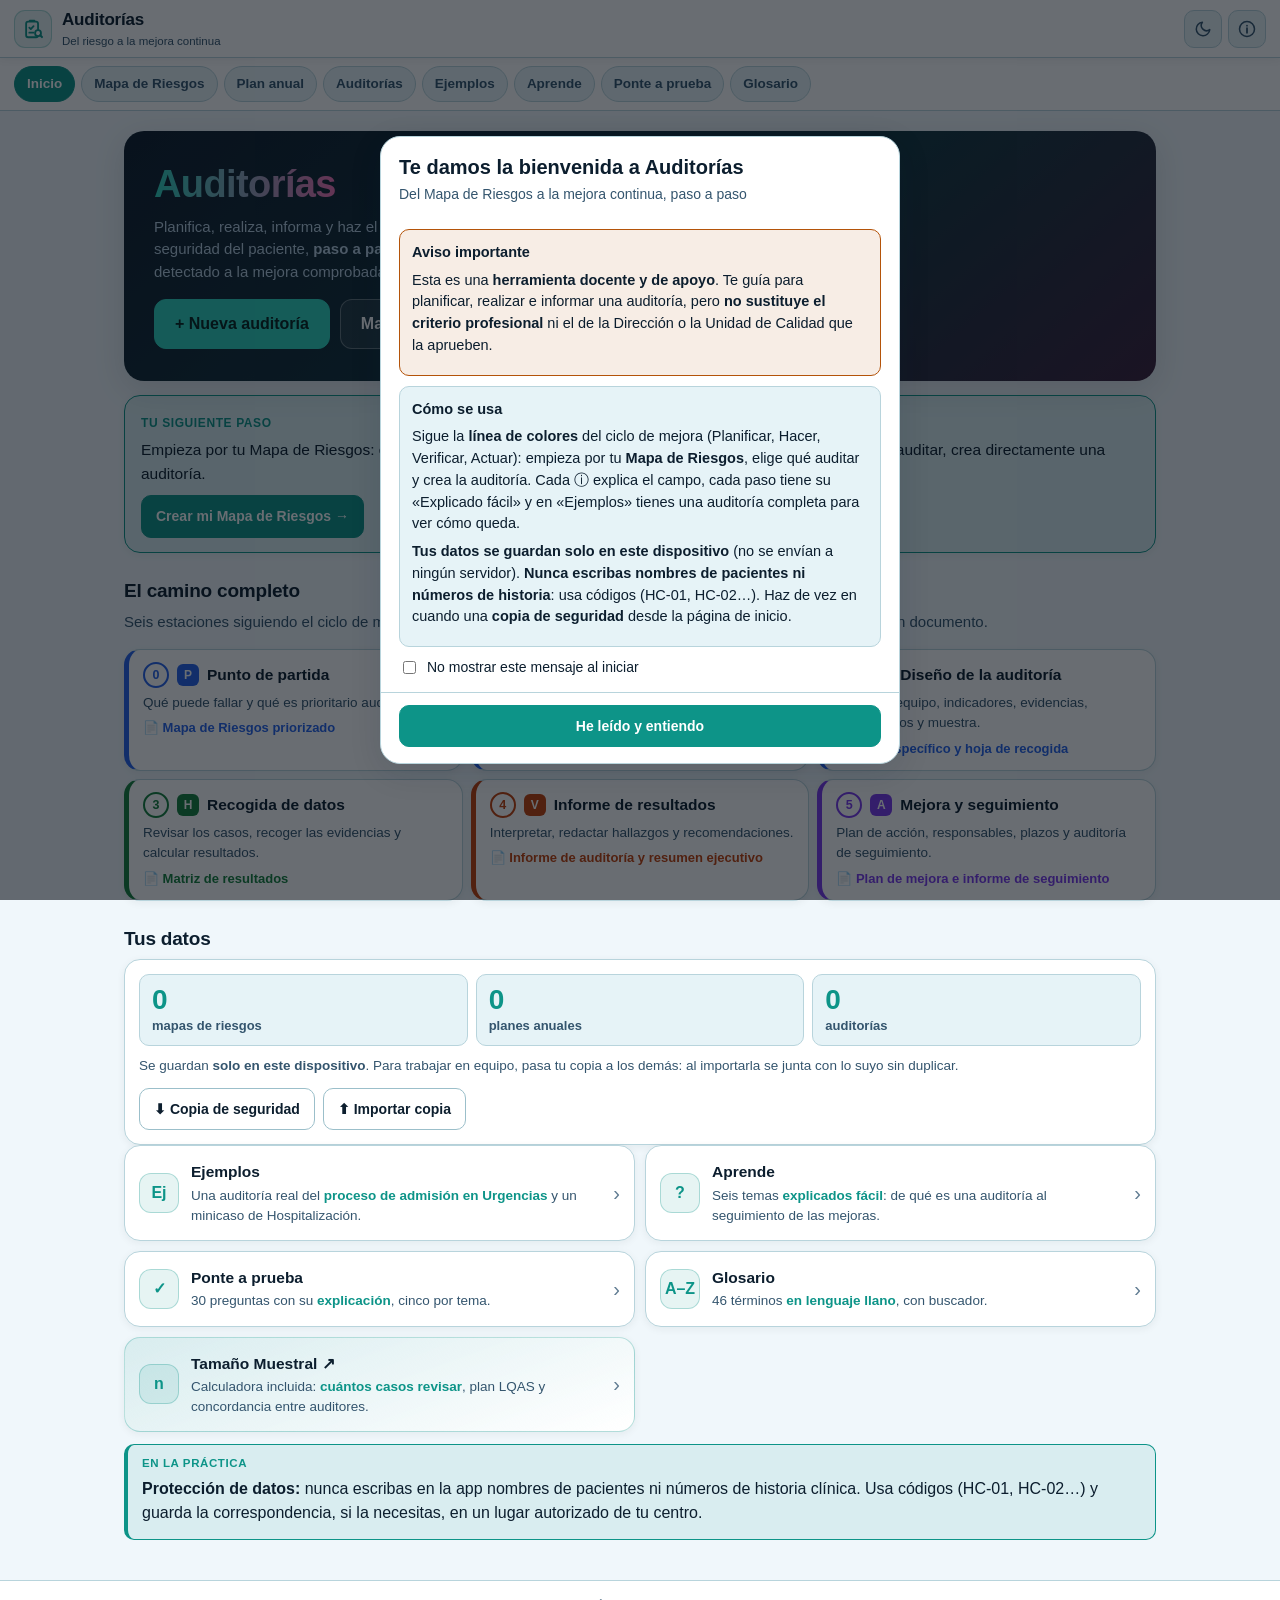
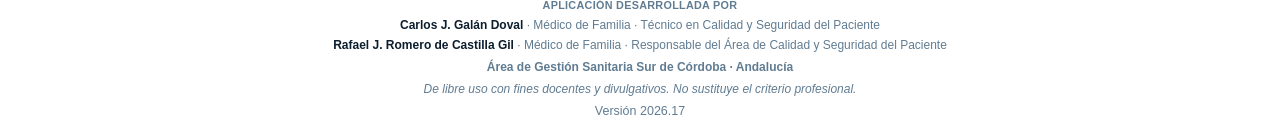
==== index.html @ 7756d3dc "Edición independiente 2026.17 Co-Authored-By: Claude Opus 5.5 <noreply@anthropic.com>" ====
<!DOCTYPE html>
<html lang="es">
<head>
  <meta charset="UTF-8" />
  <meta name="viewport" content="width=device-width, initial-scale=1.0" />
  <meta name="theme-color" content="#0d1b2a" id="meta-theme-color" />
  <meta name="mobile-web-app-capable" content="yes" />
  <meta name="apple-mobile-web-app-capable" content="yes" />
  <meta name="apple-mobile-web-app-status-bar-style" content="black-translucent" />
  <meta name="apple-mobile-web-app-title" content="Auditorías" />
  <meta name="description" content="Planifica, realiza, informa y haz el seguimiento de auditorías de calidad y seguridad del paciente, paso a paso: del Mapa de Riesgos a la mejora continua" />
  <link rel="manifest" href="manifest.json" />
  <link rel="icon" type="image/png" sizes="32x32" href="favicon-32.png?v=1" />
  <link rel="icon" type="image/png" sizes="16x16" href="favicon-16.png?v=1" />
  <link rel="apple-touch-icon" href="icon-180.png?v=1" />
  <title>Auditorías · Del riesgo a la mejora continua</title>
  <script>
    // Tema antes del primer pintado (evita parpadeo): preferencia guardada o del sistema
    (function () {
      var t = null; try { t = localStorage.getItem("ei-auditorias-tema"); } catch (e) {}
      if (!t) t = (window.matchMedia && matchMedia("(prefers-color-scheme: dark)").matches) ? "oscuro" : "claro";
      document.documentElement.setAttribute("data-tema", t);
    })();
  </script>
  <link rel="stylesheet" href="styles.css?v=2026.17" />
</head>
<body>

  <header class="app-header">
    <a class="header-brand" href="#/" aria-label="Inicio">
      <span class="header-logo">
        <svg width="22" height="22" viewBox="0 0 24 24" fill="none" aria-hidden="true"><rect x="4.5" y="4" width="13" height="17" rx="2.2" stroke="currentColor" stroke-width="2"/><path d="M8.5 4V2.8h5V4" stroke="currentColor" stroke-width="2" stroke-linejoin="round"/><path d="M8 10.5l1.6 1.6 3-3.2M8 16h4.5" stroke="currentColor" stroke-width="2" stroke-linecap="round" stroke-linejoin="round"/><circle cx="17.5" cy="16.5" r="3.2" fill="var(--bg-2)" stroke="currentColor" stroke-width="2"/><path d="M19.8 18.8l2 2" stroke="currentColor" stroke-width="2.2" stroke-linecap="round"/></svg>
      </span>
      <span>
        <span class="header-title">Auditorías</span>
        <span class="header-subtitle">Del riesgo a la mejora continua</span>
      </span>
    </a>
    <div class="header-actions">
      <button class="icon-btn" id="btn-tema" aria-label="Cambiar entre modo claro y oscuro" title="Modo claro / oscuro">
        <svg width="18" height="18" viewBox="0 0 24 24" fill="none" aria-hidden="true"><path d="M21 12.8A9 9 0 1 1 11.2 3a7 7 0 0 0 9.8 9.8z" stroke="currentColor" stroke-width="2" stroke-linejoin="round"/></svg>
      </button>
      <button class="icon-btn" id="btn-acerca" aria-label="Acerca de" title="Acerca de">
        <svg width="18" height="18" viewBox="0 0 24 24" fill="none" aria-hidden="true"><circle cx="12" cy="12" r="10" stroke="currentColor" stroke-width="2"/><path d="M12 11v6M12 7.5v.01" stroke="currentColor" stroke-width="2.4" stroke-linecap="round"/></svg>
      </button>
    </div>
  </header>

  <nav class="calc-nav" id="calc-nav" aria-label="Secciones"></nav>

  <div class="banner-ejemplo no-print" id="banner-ejemplo" hidden>
    <span>📘 Estás viendo un <b>ejemplo</b>. Puedes tocarlo todo, pero <b>no se guarda</b> ni se mezcla con tus datos.</span>
    <span class="banner-acc"><a href="#/ejemplos">Todos los ejemplos</a><button type="button" class="link-btn" id="banner-copiar">Copiar a mis datos</button></span>
  </div>

  <main id="view" class="view" tabindex="-1"></main>

  <footer class="app-footer">
    <span class="autor-titulo">Aplicación desarrollada por</span>
    <span class="autor"><b>Carlos J. Galán Doval</b> · Médico de Familia · Técnico en Calidad y Seguridad del Paciente</span>
    <span class="autor"><b>Rafael J. Romero de Castilla Gil</b> · Médico de Familia · Responsable del Área de Calidad y Seguridad del Paciente</span>
    <span class="autor-area">Área de Gestión Sanitaria Sur de Córdoba · Andalucía</span>
    <span class="autor-uso">De libre uso con fines docentes y divulgativos. No sustituye el criterio profesional.</span>
    <span class="footer-version" id="footer-version"></span>
  </footer>

  <!-- MODAL BIENVENIDA -->
  <div class="modal-overlay" id="modal-bienvenida" hidden>
    <div class="modal" role="dialog" aria-modal="true" aria-labelledby="bienv-titulo">
      <div class="modal-header">
        <h2 id="bienv-titulo">Te damos la bienvenida a Auditorías</h2>
        <p class="modal-sub">Del Mapa de Riesgos a la mejora continua, paso a paso</p>
      </div>
      <div class="modal-body">
        <div class="modal-bloque modal-bloque--aviso">
          <strong>Aviso importante</strong>
          <p>Esta es una <b>herramienta docente y de apoyo</b>. Te guía para planificar, realizar e informar una auditoría, pero <b>no sustituye el criterio profesional</b> ni el de la Dirección o la Unidad de Calidad que la aprueben.</p>
        </div>
        <div class="modal-bloque">
          <strong>Cómo se usa</strong>
          <p>Sigue la <b>línea de colores</b> del ciclo de mejora (Planificar, Hacer, Verificar, Actuar): empieza por tu <b>Mapa de Riesgos</b>, elige qué auditar y crea la auditoría. Cada ⓘ explica el campo, cada paso tiene su «Explicado fácil» y en «Ejemplos» tienes una auditoría completa para ver cómo queda.</p>
          <p><b>Tus datos se guardan solo en este dispositivo</b> (no se envían a ningún servidor). <b>Nunca escribas nombres de pacientes ni números de historia</b>: usa códigos (HC-01, HC-02…). Haz de vez en cuando una <b>copia de seguridad</b> desde la página de inicio.</p>
        </div>
        <label class="modal-check"><input type="checkbox" id="modal-no-repetir" /> <span>No mostrar este mensaje al iniciar</span></label>
      </div>
      <div class="modal-footer"><button class="btn btn--primary" id="btn-bienv-ok">He leído y entiendo</button></div>
    </div>
  </div>

  <!-- MODAL ACERCA DE -->
  <div class="modal-overlay" id="modal-acerca" hidden>
    <div class="modal" role="dialog" aria-modal="true" aria-labelledby="acerca-titulo">
      <div class="modal-header">
        <h2 id="acerca-titulo">Acerca de Auditorías</h2>
        <button class="icon-btn modal-close" id="btn-acerca-cerrar" aria-label="Cerrar">✕</button>
      </div>
      <div class="modal-body">
        <p>Aplicación web (PWA) estática, sin dependencias externas y utilizable sin conexión, para planificar, realizar, informar y hacer el seguimiento de auditorías de calidad y seguridad del paciente en cualquier unidad o centro sanitario, aprendiendo mientras se hace.</p>
        <div class="modal-bloque">
          <strong>Otras herramientas</strong>
          <p>Para más cálculos de muestra (medias, compuestos, concordancia), esta app incluye la calculadora <a href="tamano-muestral/" target="_blank" rel="noopener">Tamaño Muestral</a>.</p>
          <p>Forma parte de un conjunto de herramientas de calidad y seguridad del paciente. Si quieres conocer las demás, pide información a sus autores.</p>
        </div>
        <div class="modal-bloque">
          <strong>Tus datos</strong>
          <p>Se guardan solo en este navegador y este dispositivo. No viajan a ningún servidor. Si borras los datos del navegador o cambias de móvil, se pierden: usa <b>Copia de seguridad</b> e <b>Importar</b> en la página de inicio. Para trabajar en equipo, cada persona puede importar la copia de otra: se juntan sin duplicar.</p>
          <p><b>Protección de datos:</b> no escribas nombres de pacientes ni números de historia clínica; usa códigos.</p>
        </div>
        <div class="modal-bloque">
          <strong>Fuentes</strong>
          <ul>
            <li>Curso <i>Auditorías para la Mejora de la Seguridad del Paciente. Del Mapa de Riesgos a la Mejora Continua</i> (Área de Gestión Sanitaria Sur de Córdoba): contenidos teóricos, ejercicios y auditoría interna de ejemplo del proceso de admisión en Urgencias.</li>
            <li>UNE-EN ISO 19011:2018. Directrices para la auditoría de los sistemas de gestión.</li>
            <li>Agencia de Calidad Sanitaria de Andalucía (ACSA). Manual de estándares de unidades de gestión clínica.</li>
            <li>Saturno PJ. Construcción y análisis de indicadores (Unidad Temática 19) y LQAS (Unidad Temática 20). Universidad de Murcia.</li>
          </ul>
        </div>
        <div class="modal-bloque" id="instalar-bloque">
          <strong>Instalar en el móvil o el ordenador</strong>
          <p class="instalada-msg">Ya estás usando la aplicación instalada.</p>
          <ul class="instalar-lista">
            <li><b>iPhone o iPad</b> (Safari): pulsa el botón <b>Compartir</b> (el cuadrado con una flecha hacia arriba) y elige <b>«Añadir a pantalla de inicio»</b>.</li>
            <li><b>Android</b> (Chrome): abre el menú <b>⋮</b> y elige <b>«Instalar aplicación»</b> o «Añadir a pantalla de inicio».</li>
            <li><b>Ordenador</b> (Chrome o Edge): pulsa el icono de instalar que aparece a la derecha de la barra de direcciones.</li>
          </ul>
          <p>Una vez instalada se abre como una app más y <b>funciona sin conexión</b>.</p>
          <button type="button" class="btn btn--primary" id="btn-instalar" hidden>Instalar ahora</button>
        </div>
        <div class="modal-bloque">
          <strong>Historial de versiones</strong>
          <div id="historial-versiones"></div>
        </div>
        <p class="about-version" id="about-version"></p>
        <div class="about-credit">
          <span class="autor-titulo">Aplicación desarrollada por</span>
          <span class="autor"><b>Carlos J. Galán Doval</b> · Médico de Familia · Técnico en Calidad y Seguridad del Paciente</span>
          <span class="autor"><b>Rafael J. Romero de Castilla Gil</b> · Médico de Familia · Responsable del Área de Calidad y Seguridad del Paciente</span>
          <span class="autor-area">Área de Gestión Sanitaria Sur de Córdoba · Andalucía</span>
          <span class="autor-uso">De libre uso con fines docentes y divulgativos. No sustituye el criterio profesional.</span>
        </div>
      </div>
    </div>
  </div>

  <!-- MODAL NOVEDADES (tras actualizar) -->
  <div class="modal-overlay" id="modal-novedades" hidden>
    <div class="modal" role="dialog" aria-modal="true" aria-labelledby="novedades-titulo">
      <div class="modal-header">
        <h2 id="novedades-titulo">Auditorías se ha actualizado</h2>
        <p class="modal-sub" id="novedades-sub">Esto es lo nuevo</p>
      </div>
      <div class="modal-body" id="novedades-body"></div>
      <div class="modal-footer"><button class="btn btn--primary" id="btn-novedades-ok">Entendido</button></div>
    </div>
  </div>

  <!-- MODAL CONFIRMAR (borrar, sustituir datos…) -->
  <div class="modal-overlay" id="modal-confirmar" hidden>
    <div class="modal modal--sm" role="alertdialog" aria-modal="true" aria-labelledby="conf-titulo">
      <div class="modal-header"><h2 id="conf-titulo">¿Seguro?</h2></div>
      <div class="modal-body" id="conf-texto"></div>
      <div class="modal-footer modal-footer--2">
        <button class="btn" id="btn-conf-no">Cancelar</button>
        <button class="btn btn--peligro" id="btn-conf-si">Sí</button>
      </div>
    </div>
  </div>

  <input type="file" id="input-importar" accept=".json,application/json" hidden />
  <input type="file" id="input-lc" accept=".json,application/json" hidden />
  <input type="file" id="input-ind" accept=".json,application/json" hidden />
  <input type="file" id="input-amfe" accept=".json,application/json" hidden />
  <input type="file" id="input-rondas" accept=".json,application/json" hidden />

  <script src="logic.js?v=2026.17"></script>
  <script src="contenido.js?v=2026.17"></script>
  <script src="xlsx.js?v=2026.17"></script>
  <script src="docx.js?v=2026.17"></script>
  <script src="app.js?v=2026.17"></script>
</body>
</html>
---- styles.css ----
/* ============================================================
   styles.css — Auditorías
   Base copiada de Indicadores (tokens heredados de Tamaño Muestral); los componentes propios van al final. Móvil primero (360 px).
   Tema: html[data-tema="claro|oscuro"] (por defecto el del sistema, ver index.html)
   ============================================================ */

:root {
  --bg: #f0f7fb; --bg-2: #ffffff; --bg-3: #e6f3f7; --bg-4: #d4e8ef;
  --border: #b8d4dc; --border-lite: #9bbfca;
  --cyan: #0d9488; --cyan-dim: rgba(13,148,136,.10); --cyan-glow: rgba(13,148,136,.28);
  --green: #15803d; --green-dim: rgba(21,128,61,.10);
  --amber: #b45309; --amber-dim: rgba(180,83,9,.10);
  --red: #be123c; --red-dim: rgba(190,18,60,.08);
  --pink: #be185d;
  --text-1: #0c1e2e; --text-2: #34556e; --text-3: #607c92;
  --radius: 10px; --radius-lg: 16px;
  --font: -apple-system, BlinkMacSystemFont, "Inter", "Segoe UI", Roboto, Helvetica, Arial, sans-serif;
  --mono: ui-monospace, "SF Mono", "JetBrains Mono", Menlo, Consolas, monospace;
  --shadow: 0 8px 32px rgba(13,27,42,.12); --shadow-sm: 0 2px 8px rgba(13,27,42,.06);
  --header-h: 58px;
  --pP: #2563eb; --pH: #15803d; --pV: #c2410c; --pA: #7c3aed;
  --pP-dim: rgba(37,99,235,.10); --pH-dim: rgba(21,128,61,.10); --pV-dim: rgba(194,65,12,.10); --pA-dim: rgba(124,58,237,.10);
}
:root[data-tema="oscuro"] {
  --bg: #0d1b2a; --bg-2: #142535; --bg-3: #1b3145; --bg-4: #234058;
  --border: #2d4761; --border-lite: #3f5e80;
  --cyan: #2dd4bf; --cyan-dim: rgba(45,212,191,.13); --cyan-glow: rgba(45,212,191,.32);
  --green: #4ade80; --green-dim: rgba(74,222,128,.13);
  --amber: #fbbf24; --amber-dim: rgba(251,191,36,.13);
  --red: #fb7185; --red-dim: rgba(251,113,133,.13);
  --pink: #f472b6;
  --pP: #60a5fa; --pH: #4ade80; --pV: #fb923c; --pA: #c084fc;
  --pP-dim: rgba(96,165,250,.14); --pH-dim: rgba(74,222,128,.13); --pV-dim: rgba(251,146,60,.14); --pA-dim: rgba(192,132,252,.14);
  --text-1: #e6f0fa; --text-2: #8fb1ce; --text-3: #6f8fa8;
  --shadow: 0 8px 32px rgba(0,0,0,.5); --shadow-sm: 0 2px 8px rgba(0,0,0,.3);
}

* { box-sizing: border-box; -webkit-tap-highlight-color: transparent; }
html { -webkit-text-size-adjust: 100%; }
body { margin: 0; background: var(--bg); color: var(--text-1); font-family: var(--font); font-size: 16px; line-height: 1.5; min-height: 100vh; display: flex; flex-direction: column; }
[hidden] { display: none !important; }
button { font-family: inherit; cursor: pointer; }
h1, h2, h3 { line-height: 1.25; margin: 0; }
a { color: var(--cyan); }

/* ---------- Header ---------- */
.app-header { position: sticky; top: 0; z-index: 30; height: var(--header-h); padding: 0 14px; padding-top: env(safe-area-inset-top); display: flex; align-items: center; justify-content: space-between; gap: 8px; background: var(--bg-2); border-bottom: 1px solid var(--border); box-shadow: var(--shadow-sm); }
.header-brand { display: flex; align-items: center; gap: 10px; text-decoration: none; color: var(--text-1); min-width: 0; }
.header-logo { width: 38px; height: 38px; flex: none; display: grid; place-items: center; border-radius: 11px; background: var(--cyan-dim); color: var(--cyan); border: 1px solid var(--cyan-glow); }
.header-title { display: block; font-weight: 800; font-size: 17px; letter-spacing: -.2px; }
.header-subtitle { display: block; font-size: 11.5px; color: var(--text-2); white-space: nowrap; overflow: hidden; text-overflow: ellipsis; }
.header-actions { display: flex; gap: 6px; }
.icon-btn { width: 38px; height: 38px; display: grid; place-items: center; border-radius: 10px; border: 1px solid var(--border); background: var(--bg-3); color: var(--text-2); font-size: 16px; }
.icon-btn:hover { color: var(--cyan); border-color: var(--cyan); }

/* ---------- Navegación entre calculadoras ---------- */
.calc-nav { display: flex; gap: 6px; overflow-x: auto; padding: 8px 14px; background: var(--bg-2); border-bottom: 1px solid var(--border); scrollbar-width: none; }
.calc-nav::-webkit-scrollbar { display: none; }
.calc-nav a { flex: none; padding: 7px 12px; border-radius: 999px; font-size: 13.5px; font-weight: 600; text-decoration: none; color: var(--text-2); background: var(--bg-3); border: 1px solid var(--border); white-space: nowrap; }
.calc-nav a.active { background: var(--cyan); color: #fff; border-color: var(--cyan); }
:root[data-tema="oscuro"] .calc-nav a.active { color: #06231f; }

/* ---------- Vista ---------- */
.view { flex: 1; width: 100%; max-width: 1060px; margin: 0 auto; padding: 16px 14px 28px; outline: none; }
.app-footer { padding: 16px 16px calc(16px + env(safe-area-inset-bottom)); text-align: center; font-size: 12px; color: var(--text-3); border-top: 1px solid var(--border); background: var(--bg-2); }

.page-title { font-size: 24px; font-weight: 800; letter-spacing: -.4px; }
.page-lead { color: var(--text-2); margin: 6px 0 16px; font-size: 15px; }

/* ---------- Inicio ---------- */
.guide { display: grid; gap: 10px; }
.guide-card { display: flex; gap: 12px; align-items: center; text-decoration: none; color: var(--text-1); padding: 14px; background: var(--bg-2); border: 1px solid var(--border); border-radius: var(--radius-lg); box-shadow: var(--shadow-sm); transition: border-color .15s, transform .1s; }
.guide-card:hover { border-color: var(--cyan); }
.guide-card:active { transform: scale(.99); }
.guide-num { flex: none; width: 40px; height: 40px; border-radius: 12px; display: grid; place-items: center; font-weight: 800; background: var(--cyan-dim); color: var(--cyan); border: 1px solid var(--cyan-glow); }
.guide-q { font-weight: 700; font-size: 15.5px; }
.guide-a { font-size: 13.5px; color: var(--text-2); margin-top: 2px; }
.guide-a b { color: var(--cyan); }
.guide-go { margin-left: auto; color: var(--text-3); font-size: 20px; }
@media (min-width: 720px) { .guide { grid-template-columns: 1fr 1fr; } }

.glossary { margin-top: 18px; }

/* ---------- Tarjetas / bloques ---------- */
.card { background: var(--bg-2); border: 1px solid var(--border); border-radius: var(--radius-lg); padding: 14px; box-shadow: var(--shadow-sm); }
.intro { margin: 12px 0; display: grid; gap: 8px; }
.intro p { margin: 0; font-size: 14.5px; color: var(--text-2); }
.intro b { color: var(--text-1); }
.toolbar { display: flex; flex-wrap: wrap; gap: 8px; margin: 12px 0; }

.btn { padding: 10px 14px; border-radius: 10px; border: 1px solid var(--border-lite); background: var(--bg-2); color: var(--text-1); font-weight: 600; font-size: 14px; min-height: 42px; }
.btn:hover { border-color: var(--cyan); color: var(--cyan); }
.btn--primary { background: var(--cyan); border-color: var(--cyan); color: #fff; }
.btn--primary:hover { color: #fff; filter: brightness(1.08); }
:root[data-tema="oscuro"] .btn--primary { color: #06231f; }
:root[data-tema="oscuro"] .btn--primary:hover { color: #06231f; }
.btn--ghost { background: transparent; }

details.gloss, details.steps { background: var(--bg-2); border: 1px solid var(--border); border-radius: var(--radius-lg); }
details > summary { cursor: pointer; padding: 12px 14px; font-weight: 700; list-style: none; display: flex; align-items: center; gap: 8px; }
details > summary::-webkit-details-marker { display: none; }
details > summary::before { content: "▸"; color: var(--cyan); transition: transform .15s; }
details[open] > summary::before { transform: rotate(90deg); }
.gloss-body { padding: 0 14px 12px; font-size: 14px; color: var(--text-2); }
.gloss-body dt { font-weight: 700; color: var(--text-1); margin-top: 8px; }
.gloss-body dd { margin: 0; }

/* ---------- Layout calculadora ---------- */
.calc-grid { display: grid; grid-template-columns: minmax(0, 1fr); gap: 14px; }
.calc-grid > * { min-width: 0; }
@media (min-width: 900px) {
  .calc-grid { grid-template-columns: minmax(340px, 440px) minmax(0, 1fr); align-items: start; }
  .calc-result-col { position: sticky; top: calc(var(--header-h) + 62px); }
}

.field { padding: 12px 0; border-bottom: 1px dashed var(--border); }
.field:last-of-type { border-bottom: 0; }
.field-head { display: flex; align-items: center; gap: 6px; margin-bottom: 6px; }
.field-label { font-weight: 700; font-size: 14.5px; }
.field-opt { font-weight: 500; font-size: 12px; color: var(--text-3); }
.info-btn { width: 24px; height: 24px; border-radius: 50%; border: 1px solid var(--border-lite); background: var(--bg-3); color: var(--cyan); font-size: 13px; font-weight: 700; line-height: 1; padding: 0; }
.info-btn[aria-expanded="true"] { background: var(--cyan); color: #fff; border-color: var(--cyan); }
.help { margin: 0 0 8px; padding: 9px 11px; font-size: 13.5px; color: var(--text-2); background: var(--cyan-dim); border-left: 3px solid var(--cyan); border-radius: 6px; }

.input-wrap { display: flex; align-items: stretch; border: 1.5px solid var(--border-lite); border-radius: 10px; background: var(--bg); overflow: hidden; }
.input-wrap:focus-within { border-color: var(--cyan); box-shadow: 0 0 0 3px var(--cyan-glow); }
.input-wrap.invalid { border-color: var(--red); }
.input-wrap input { flex: 1; min-width: 0; padding: 11px 12px; border: 0; outline: 0; background: transparent; color: var(--text-1); font: 600 18px var(--font); }
.input-unit { display: grid; place-items: center; padding: 0 12px; color: var(--text-3); font-size: 13.5px; background: var(--bg-3); border-left: 1px solid var(--border); white-space: nowrap; }
.quick { display: flex; flex-wrap: wrap; gap: 6px; margin-top: 8px; }
.chip { padding: 6px 12px; border-radius: 999px; border: 1px solid var(--border-lite); background: var(--bg-3); color: var(--text-2); font-size: 13.5px; font-weight: 600; min-height: 34px; }
.chip.active { background: var(--cyan); border-color: var(--cyan); color: #fff; }
:root[data-tema="oscuro"] .chip.active { color: #06231f; }
.chip--accent { border-color: var(--cyan); color: var(--cyan); }
.seg { display: flex; border: 1.5px solid var(--border-lite); border-radius: 10px; overflow: hidden; }
.seg button { flex: 1; padding: 10px 8px; border: 0; background: var(--bg); color: var(--text-2); font-weight: 600; font-size: 14px; }
.seg button + button { border-left: 1px solid var(--border-lite); }
.seg button.active { background: var(--cyan); color: #fff; }
:root[data-tema="oscuro"] .seg button.active { color: #06231f; }
.check { display: flex; gap: 10px; align-items: center; font-weight: 600; font-size: 14.5px; cursor: pointer; }
.check input { width: 20px; height: 20px; accent-color: var(--cyan); }

.minibar { position: sticky; bottom: 0; margin: 10px -14px -14px; padding: 10px 14px; display: flex; justify-content: space-between; align-items: center; gap: 10px; background: var(--cyan); color: #fff; border-radius: 0 0 var(--radius-lg) var(--radius-lg); font-weight: 700; border: 0; width: calc(100% + 28px); text-align: left; font-size: 15px; }
:root[data-tema="oscuro"] .minibar { color: #06231f; }
.minibar .mb-val { font-size: 22px; font-weight: 800; }
@media (min-width: 900px) { .minibar { display: none; } }

/* ---------- Resultado ---------- */
.result-card { padding: 18px 16px; text-align: center; border-radius: var(--radius-lg); border: 1px solid var(--cyan-glow); background: linear-gradient(160deg, var(--cyan-dim), var(--bg-2)); box-shadow: var(--shadow-sm); }
.res-label { font-size: 13px; text-transform: uppercase; letter-spacing: .6px; color: var(--text-2); font-weight: 700; }
.res-big { font-size: 56px; font-weight: 800; color: var(--cyan); line-height: 1.1; letter-spacing: -1px; margin: 4px 0; font-variant-numeric: tabular-nums; }
.res-sub { color: var(--text-2); font-size: 14px; }
.extras { display: flex; flex-wrap: wrap; justify-content: center; gap: 8px; margin-top: 12px; }
.extra { padding: 6px 12px; border-radius: 10px; background: var(--bg-2); border: 1px solid var(--border); font-size: 13px; color: var(--text-2); }
.extra b { color: var(--text-1); font-size: 15px; }
.interp { margin: 12px 0; padding: 12px 14px; border-radius: var(--radius); background: var(--green-dim); border-left: 4px solid var(--green); font-size: 15px; }
.warn { margin: 8px 0; padding: 10px 12px; border-radius: var(--radius); background: var(--amber-dim); border-left: 4px solid var(--amber); font-size: 14px; }
.note { margin: 8px 0; padding: 10px 12px; border-radius: var(--radius); background: var(--cyan-dim); border-left: 4px solid var(--cyan); font-size: 14px; color: var(--text-2); }
.error-box { padding: 14px; border-radius: var(--radius-lg); background: var(--red-dim); border: 1px solid var(--red); color: var(--text-1); font-size: 14.5px; }
.error-box ul { margin: 6px 0 0; padding-left: 20px; }
.placeholder-box { padding: 24px 14px; text-align: center; color: var(--text-3); border: 1.5px dashed var(--border-lite); border-radius: var(--radius-lg); }

.steps-body { padding: 0 14px 14px; }
.steps-body ol { margin: 0; padding-left: 22px; display: grid; grid-template-columns: minmax(0, 1fr); gap: 12px; }
.steps-body li::marker { color: var(--cyan); font-weight: 700; }
.step-t { font-weight: 700; margin-bottom: 4px; }
.formula { font-family: var(--mono); font-size: 13.5px; background: var(--bg-3); border: 1px solid var(--border); border-radius: 8px; padding: 7px 10px; margin: 4px 0; overflow-x: auto; white-space: pre-wrap; }
@media (max-width: 480px) { .formula { font-size: 12.5px; padding: 6px 8px; } }
.step-note { font-size: 13.5px; color: var(--text-2); margin-top: 4px; }
.table-wrap { overflow-x: auto; }
table.mini { border-collapse: collapse; font-size: 13.5px; width: 100%; }
table.mini th, table.mini td { padding: 5px 8px; border-bottom: 1px solid var(--border); text-align: right; }
table.mini th:first-child, table.mini td:first-child { text-align: left; }
table.mini tr.sel { background: var(--cyan-dim); font-weight: 700; }

/* ---------- Explicado fácil (cajas como las del tema del curso) ---------- */
.box { margin: 12px 0; padding: 10px 14px; border-radius: var(--radius); border: 1px solid var(--border); border-left-width: 4px; background: var(--bg-2); }
.box p { margin: 4px 0; }
.box-tag { display: block; font-size: 11.5px; font-weight: 800; letter-spacing: .6px; text-transform: uppercase; margin-bottom: 2px; }
.box--idea { background: var(--green-dim); border-color: var(--green); }
.box--idea .box-tag { color: var(--green); }
.box--trampa { background: var(--amber-dim); border-color: var(--amber); }
.box--trampa .box-tag { color: var(--amber); }
.box--practica { background: var(--cyan-dim); border-color: var(--cyan); }
.box--practica .box-tag { color: var(--cyan); }
.box--ejemplo { background: var(--bg-3); border-color: var(--text-3); }
.box--ejemplo .box-tag { color: var(--text-2); }
.box .formula { margin: 6px 0; }
details.facil { margin: 0 0 14px; background: var(--bg-2); border: 1px solid var(--border); border-radius: var(--radius-lg); }
.facil-body { padding: 0 14px 12px; font-size: 14.5px; }
.facil-body h3 { font-size: 15.5px; margin: 14px 0 6px; }
.facil-body ul, .facil-body ol { padding-left: 20px; margin: 6px 0; }
.facil-body li + li { margin-top: 4px; }
table.facil-tabla td, table.facil-tabla th { text-align: left; vertical-align: top; }
.antes { margin: 6px 0 14px; }
.home-gloss + .home-gloss, .glossary details + details { margin-top: 10px; }

/* ---------- Semáforo LQAS ---------- */
.semaforo { display: grid; grid-template-columns: minmax(0, 1fr) minmax(0, 1fr); gap: 8px; margin: 12px 0; }
.sem { display: flex; gap: 10px; align-items: center; padding: 10px 12px; border-radius: var(--radius); border: 1px solid var(--border); background: var(--bg-2); }
.sem b { display: block; font-size: 15px; }
.sem span:not(.sem-luz) { font-size: 13px; color: var(--text-2); }
.sem-luz { flex: none; width: 22px; height: 22px; border-radius: 50%; }
.sem--verde { border-color: var(--green); background: var(--green-dim); }
.sem--verde .sem-luz { background: var(--green); box-shadow: 0 0 0 4px var(--green-dim); }
.sem--rojo { border-color: var(--red); background: var(--red-dim); }
.sem--rojo .sem-luz { background: var(--red); box-shadow: 0 0 0 4px var(--red-dim); }
@media (max-width: 420px) { .semaforo { grid-template-columns: minmax(0, 1fr); } }

/* ---------- Indicador compuesto ---------- */
.cmp-row { padding: 10px; margin: 8px 0; border: 1px solid var(--border); border-radius: var(--radius); background: var(--bg-3); }
.cmp-row-head { display: flex; gap: 8px; align-items: center; }
.cmp-num { flex: none; width: 24px; height: 24px; display: grid; place-items: center; border-radius: 50%; background: var(--cyan); color: #fff; font-size: 13px; font-weight: 800; }
:root[data-tema="oscuro"] .cmp-num { color: #06231f; }
.cmp-nom { flex: 1; min-width: 0; padding: 8px 10px; border: 1.5px solid var(--border-lite); border-radius: 8px; background: var(--bg); color: var(--text-1); font: 600 15px var(--font); }
.cmp-del { flex: none; width: 32px; height: 32px; }
.cmp-nums { display: grid; grid-template-columns: minmax(0, 1fr) minmax(0, 1fr); gap: 8px; margin-top: 8px; }
.cmp-nums label { display: grid; gap: 3px; font-size: 12.5px; color: var(--text-2); font-weight: 600; }
.cmp-nums input { width: 100%; padding: 8px 10px; border: 1.5px solid var(--border-lite); border-radius: 8px; background: var(--bg); color: var(--text-1); font: 700 17px var(--font); }
.cmp-in:focus { outline: none; border-color: var(--cyan); box-shadow: 0 0 0 3px var(--cyan-glow); }
.input-wrap .cmp-in { flex: 1; min-width: 0; padding: 11px 12px; border: 0; background: transparent; color: var(--text-1); font: 600 18px var(--font); box-shadow: none; }
.cmp-add { width: 100%; margin-top: 4px; }
.cmp-bars { display: grid; gap: 12px; margin-top: 8px; }
.cmp-bar-top { display: flex; justify-content: space-between; gap: 10px; font-size: 14px; }
.cmp-track { position: relative; height: 12px; margin: 5px 0 3px; border-radius: 999px; background: var(--bg-3); border: 1px solid var(--border); }
.cmp-fill { height: 100%; border-radius: 999px; background: var(--cyan); }
.cmp-bar--flojo .cmp-fill { background: var(--amber); }
.cmp-bar--flojo .cmp-bar-top b { color: var(--amber); }
.cmp-mark { position: absolute; top: -4px; bottom: -4px; width: 2px; background: var(--text-1); }
.cmp-bar-sub { font-size: 12.5px; color: var(--text-3); }

/* ---------- Ponte a prueba ---------- */
.quiz-q + .quiz-q { margin-top: 14px; padding-top: 12px; border-top: 1px dashed var(--border); }
.quiz-q p { margin: 4px 0 8px; color: var(--text-1); }
.quiz-o { display: block; width: 100%; text-align: left; margin: 6px 0; padding: 9px 12px; border-radius: 10px; border: 1.5px solid var(--border-lite); background: var(--bg); color: var(--text-1); font: 600 14px var(--font); cursor: pointer; }
.quiz-o--ok { border-color: var(--green); background: var(--green-dim); }
.quiz-o--mal { border-color: var(--red); background: var(--red-dim); }
.quiz-fb { padding: 8px 10px; border-radius: 8px; background: var(--bg-3); font-size: 14px; }

/* Instalar */
.instalar-lista { margin: 6px 0; padding-left: 20px; }
.instalar-lista li + li { margin-top: 4px; }
.instalada-msg { display: none; font-weight: 700; color: var(--green); }
#instalar-bloque.instalada .instalada-msg { display: block; }
#instalar-bloque.instalada .instalar-lista, #instalar-bloque.instalada .instalar-lista + p { display: none; }

/* ---------- Glosario ---------- */
.glos-buscar { margin: 12px 0 4px; }
.glos-buscar input { flex: 1; min-width: 0; padding: 12px 14px; border: 0; outline: 0; background: transparent; color: var(--text-1); font: 600 16px var(--font); }
.glos-lista { margin: 8px 0 0; display: grid; gap: 8px; }
.glos-item { padding: 10px 14px; border-radius: var(--radius); background: var(--bg-2); border: 1px solid var(--border); }
.glos-item dt { font-weight: 800; color: var(--text-1); }
.glos-item dd { margin: 3px 0 0; color: var(--text-2); font-size: 14.5px; }
.glos-link { white-space: nowrap; font-weight: 700; color: var(--cyan); text-decoration: none; }
.glos-portada { display: flex; justify-content: space-between; align-items: center; gap: 10px; margin: 18px 0 0; padding: 12px 14px; border-radius: var(--radius-lg); border: 1.5px solid var(--cyan); background: var(--cyan-dim); color: var(--text-1); text-decoration: none; }

.chart-card { margin: 12px 0; padding: 12px; background: var(--bg-2); border: 1px solid var(--border); border-radius: var(--radius-lg); }
.chart-card h3 { font-size: 15px; margin-bottom: 4px; }
.chart-card p { margin: 6px 0 0; font-size: 13px; color: var(--text-2); }
.print-only { display: none; }

/* ---------- Modales ---------- */
.modal-overlay { position: fixed; inset: 0; z-index: 100; background: rgba(5,12,20,.6); display: flex; align-items: center; justify-content: center; padding: 14px; }
.modal { width: 100%; max-width: 520px; max-height: 92vh; display: flex; flex-direction: column; background: var(--bg-2); border: 1px solid var(--border); border-radius: 20px; box-shadow: var(--shadow); overflow: hidden; }
.modal-header { position: relative; padding: 18px 18px 10px; }
.modal-header h2 { font-size: 20px; padding-right: 36px; }
.modal-sub { margin: 4px 0 0; color: var(--text-2); font-size: 14px; }
.modal-close { position: absolute; top: 12px; right: 12px; }
.modal-body { padding: 4px 18px 14px; overflow-y: auto; font-size: 14.5px; }
.modal-body p { margin: 6px 0; }
.modal-body ul { margin: 6px 0; padding-left: 20px; }
.modal-bloque { margin: 10px 0; padding: 12px; border-radius: var(--radius); background: var(--bg-3); border: 1px solid var(--border); }
.modal-bloque--aviso { background: var(--amber-dim); border-color: var(--amber); }
.modal-check { display: flex; gap: 8px; align-items: center; font-size: 14px; margin-top: 8px; }
.modal-footer { padding: 12px 18px 16px; border-top: 1px solid var(--border); }
.modal-footer .btn { width: 100%; }
.about-version, .footer-version { color: var(--text-3); font-size: 12.5px; }
.footer-version { display: block; margin-top: 4px; }
.version-item + .version-item { margin-top: 10px; padding-top: 10px; border-top: 1px dashed var(--border); }
.version-cab { display: flex; flex-wrap: wrap; justify-content: space-between; gap: 4px 10px; align-items: baseline; }
.version-tag { font-size: 12px; color: var(--text-3); white-space: nowrap; }
.version-item ul { margin: 6px 0 0; padding-left: 20px; font-size: 13.5px; color: var(--text-2); }
.version-item li + li { margin-top: 3px; }
.update-banner { position: fixed; left: 50%; bottom: calc(18px + env(safe-area-inset-bottom)); transform: translateX(-50%); z-index: 9999; display: flex; gap: 12px; align-items: center; max-width: calc(100vw - 32px); padding: 10px 12px 10px 18px; border-radius: 999px; background: var(--cyan); color: #fff; font-weight: 700; font-size: 14.5px; box-shadow: 0 8px 24px rgba(0,0,0,.3); white-space: nowrap; }
.update-banner button { border: 1px solid rgba(255,255,255,.4); background: rgba(255,255,255,.22); color: inherit; border-radius: 999px; padding: 6px 14px; font-weight: 800; font-size: 14px; cursor: pointer; }
:root[data-tema="oscuro"] .update-banner { color: #06231f; }
:root[data-tema="oscuro"] .update-banner button { border-color: rgba(0,0,0,.25); background: rgba(0,0,0,.12); }
.about-credit { margin-top: 12px; padding-top: 10px; border-top: 1px solid var(--border); color: var(--text-2); font-size: 13.5px; }
/* Autoría: una línea por autor, el área común y el aviso de uso */
.autor-titulo, .autor, .autor-area, .autor-uso { display: block; }
.autor-titulo { font-size: .9em; letter-spacing: .3px; text-transform: uppercase; font-weight: 700; margin-bottom: 3px; }
.autor + .autor { margin-top: 2px; }
.autor b { color: var(--text-1); }
.autor-area { margin-top: 4px; font-weight: 600; }
.autor-uso { margin-top: 4px; font-style: italic; }
.app-footer .autor-titulo, .app-footer .autor, .app-footer .autor-area { line-height: 1.5; }

/* ---------- Impresión ---------- */
/* ---------- Vista «Ver informe» (mismo aspecto que el impreso, en pantalla) ---------- */
.informe-only { display: none; }
body.ver-informe { --bg: #fff; --bg-2: #fff; --bg-3: #f3f6f8; --border: #bbb; --border-lite: #bbb; --text-1: #000; --text-2: #222; --text-3: #444; --cyan: #0b6f66; --cyan-dim: #eef7f6; --cyan-glow: rgba(11,111,102,.25); --green-dim: #f1f8f2; --red: #be123c; --red-dim: #fdf0f3; --green: #15803d; --amber: #b45309; --amber-dim: #fbf5ea; --shadow-sm: none; background: #dfe5e9; color: #000; }
body.ver-informe .app-header, body.ver-informe .calc-nav, body.ver-informe .toolbar, body.ver-informe .info-btn, body.ver-informe .help, body.ver-informe .quick, body.ver-informe .minibar, body.ver-informe .field-form, body.ver-informe .app-footer, body.ver-informe .no-print, body.ver-informe .page-title, body.ver-informe .intro { display: none !important; }
body.ver-informe .informe-only { display: flex; }
body.ver-informe .print-only { display: block; }
body.ver-informe .view { max-width: 820px; margin: 0 auto 28px; padding: 0 28px 24px; background: #fff; box-shadow: 0 4px 24px rgba(0,0,0,.15); }
body.ver-informe .calc-grid { display: block; }
body.ver-informe .calc-result-col { position: static; }
body.ver-informe .result-card { background: #fff; border: 2px solid #0b6f66; box-shadow: none; }
body.ver-informe details.steps { box-shadow: none; }
body.ver-informe details.steps > summary::before { display: none; }
body.ver-informe svg.oc { max-width: 480px; }
body.ver-informe .print-head { border-bottom: 2px solid #0b6f66; padding-bottom: 6px; margin: 4px 0 12px; }
body.ver-informe .print-head h1 { font-size: 24px; }
body.ver-informe .print-head p { margin: 2px 0 0; font-size: 13px; color: #444; }
body.ver-informe table.params { width: 100%; border-collapse: collapse; margin: 8px 0 14px; }
body.ver-informe table.params td { border-bottom: 1px solid #ccc; padding: 3px 6px; }
body.ver-informe table.params td:last-child { text-align: right; font-weight: 700; }
body.ver-informe .print-foot { margin-top: 18px; padding-top: 6px; border-top: 1px solid #999; font-size: 12px; color: #444; }
.informe-bar { position: sticky; top: 0; z-index: 20; justify-content: space-between; gap: 10px; margin: 0 -28px 14px; padding: calc(10px + env(safe-area-inset-top)) 16px 10px; background: #0d1b2a; }
.informe-bar .btn { min-height: 40px; }
.informe-bar .btn--primary { background: #2dd4bf; border-color: #2dd4bf; color: #06231f; }
.informe-bar .btn:not(.btn--primary) { background: transparent; color: #fff; border-color: rgba(255,255,255,.4); }
@media (max-width: 600px) { body.ver-informe .view { padding: 0 14px 18px; margin-bottom: 0; } .informe-bar { margin: 0 -14px 12px; } }
.toast { position: fixed; left: 50%; bottom: calc(24px + env(safe-area-inset-bottom)); transform: translateX(-50%); z-index: 9999; max-width: calc(100vw - 32px); padding: 10px 16px; border-radius: 12px; background: #0d1b2a; color: #fff; font-weight: 600; font-size: 14px; box-shadow: 0 8px 24px rgba(0,0,0,.3); text-align: center; }


/* ============================================================
   Componentes propios de Indicadores
   ============================================================ */
.vacio { color: var(--text-3); font-style: italic; font-weight: 500; }
.gris { color: var(--text-3); font-size: .92em; }
.sec-t { font-size: 19px; margin: 26px 0 8px; letter-spacing: -.2px; }
.sub-h { font-size: 16px; margin: 14px 0 6px; }
.card > .sub-h:first-child, .card > div:first-child + .sub-h { margin-top: 4px; }
.card + .card, .card + .box, .box + .card { margin-top: 14px; }
.btn { text-decoration: none; display: inline-flex; align-items: center; justify-content: center; gap: 6px; }
.btn--grande { min-height: 50px; padding: 12px 20px; font-size: 16px; border-radius: 12px; }
.btn--peligro { background: var(--red); border-color: var(--red); color: #fff; }
.btn--peligro:hover { color: #fff; filter: brightness(1.08); }
.btn--peligro-ghost { color: var(--red); border-color: var(--red-dim); background: transparent; }
.btn--peligro-ghost:hover { color: var(--red); border-color: var(--red); }
.btn--tm { margin-top: 12px; width: 100%; }
.link-btn { border: 0; background: none; padding: 0; color: var(--cyan); font: inherit; font-weight: 700; cursor: pointer; text-decoration: underline; }
.link-btn--peligro { color: var(--red); }
.contador { display: inline-grid; place-items: center; min-width: 24px; height: 24px; padding: 0 6px; border-radius: 999px; background: var(--cyan); color: #fff; font-size: 13px; }
:root[data-tema="oscuro"] .contador { color: #06231f; }
.aviso-error { margin: 8px 0; padding: 10px 12px; border-radius: var(--radius); background: var(--red-dim); border-left: 4px solid var(--red); font-size: 14px; }
.note a, .warn a { font-weight: 700; }

/* ---------- Campos de texto ---------- */
.txt-in { width: 100%; font: 500 15.5px/1.45 var(--font); color: var(--text-1); }
textarea.txt-in { display: block; padding: 10px 12px; border: 1.5px solid var(--border-lite); border-radius: 10px; background: var(--bg); resize: vertical; min-height: 46px; }
textarea.txt-in:focus, .god-c input:focus, .an-campo input:focus { outline: none; border-color: var(--cyan); box-shadow: 0 0 0 3px var(--cyan-glow); }
.input-wrap input.txt-in { font: 600 16px var(--font); }
.input-wrap--num input.txt-in { font-size: 18px; }
.txt-in--sm { font-size: 14px; min-height: 38px; padding: 7px 10px; margin-top: 8px; }
.field-sub { margin: 0 0 8px; font-size: 13.5px; color: var(--text-2); }
.field--destacado { margin: 6px -8px; padding: 12px 8px; border-radius: var(--radius); background: var(--cyan-dim); border-bottom: 0; }
.estandar-prev { margin: 4px 0 0; font-size: 14px; color: var(--text-2); }
.estandar-prev b { color: var(--cyan); font-size: 16px; }

/* AMFE: G × O × D */
.god { display: grid; grid-template-columns: repeat(3, minmax(0, 1fr)); gap: 8px; align-items: end; }
.god-c { display: grid; gap: 3px; font-size: 12.5px; font-weight: 600; color: var(--text-2); }
.god-c input { width: 100%; padding: 9px 10px; border: 1.5px solid var(--border-lite); border-radius: 10px; background: var(--bg); color: var(--text-1); font: 700 18px var(--font); text-align: center; }
.god-r { grid-column: 1 / -1; padding: 8px 12px; border-radius: 10px; background: var(--bg-3); border: 1px solid var(--border); font-size: 14px; text-align: center; }
.ipr-val b { font-size: 20px; color: var(--cyan); }
.ipr-falta { color: var(--text-3); }
@media (min-width: 520px) { .god { grid-template-columns: repeat(3, minmax(0, 1fr)) minmax(0, 1.3fr); } .god-r { grid-column: auto; } }

/* ---------- Tarjetas de opción ---------- */
.opt-grid { display: grid; grid-template-columns: minmax(0, 1fr); gap: 8px; }
@media (min-width: 560px) { .opt-grid { grid-template-columns: minmax(0, 1fr) minmax(0, 1fr); } }
.opt-card { display: flex; gap: 10px; align-items: flex-start; text-align: left; padding: 11px 12px; border-radius: 12px; border: 1.5px solid var(--border-lite); background: var(--bg); color: var(--text-1); font: inherit; transition: border-color .15s, background .15s; }
.opt-card:hover { border-color: var(--cyan); }
.opt-card.active { border-color: var(--cyan); background: var(--cyan-dim); box-shadow: 0 0 0 2px var(--cyan-glow); }
.opt-letra { flex: none; width: 34px; height: 34px; display: grid; place-items: center; border-radius: 10px; font-weight: 800; color: #fff; background: var(--text-3); }
.opt-card--estructura .opt-letra { background: #7c3aed; } .opt-card--proceso .opt-letra { background: #0d9488; }
.opt-card--resultado .opt-letra { background: #be185d; } .opt-card--cumplimiento .opt-letra { background: #b45309; }
.opt-txt { display: grid; gap: 2px; min-width: 0; }
.opt-txt b { font-size: 15px; }
.opt-q { font-size: 13px; color: var(--text-2); }
.opt-ej { font-size: 12.5px; color: var(--text-3); font-style: italic; }
.opt-muestra { justify-self: start; margin-top: 3px; padding: 1px 8px; border-radius: 999px; font-size: 11.5px; font-weight: 700; }
.opt-muestra--si { background: var(--green-dim); color: var(--green); }
.opt-muestra--no { background: var(--amber-dim); color: var(--amber); }

/* ---------- Asistente ---------- */
.wiz-top { margin: -4px 0 12px; }
.volver-cuadro { display: inline-block; margin-bottom: 8px; font-size: 13.5px; font-weight: 700; text-decoration: none; }
.wiz-steps { list-style: none; margin: 0; padding: 0; display: grid; grid-template-columns: repeat(6, minmax(0, 1fr)); gap: 4px; counter-reset: none; }
.wiz-step { display: flex; flex-direction: column; align-items: center; gap: 3px; padding: 6px 2px; border-radius: 10px; text-decoration: none; color: var(--text-3); font-size: 11.5px; font-weight: 700; }
.wiz-num { width: 30px; height: 30px; display: grid; place-items: center; border-radius: 50%; border: 2px solid var(--border-lite); background: var(--bg-2); font-size: 13.5px; }
.wiz-step.hecho { color: var(--green); }
.wiz-step.hecho .wiz-num { border-color: var(--green); background: var(--green-dim); }
.wiz-step.actual { color: var(--cyan); background: var(--cyan-dim); }
.wiz-step.actual .wiz-num { border-color: var(--cyan); background: var(--cyan); color: #fff; }
:root[data-tema="oscuro"] .wiz-step.actual .wiz-num { color: #06231f; }
.wiz-lbl { max-width: 100%; overflow: hidden; text-overflow: ellipsis; white-space: nowrap; }
@media (max-width: 380px) { .wiz-lbl { font-size: 10.5px; } .wiz-num { width: 27px; height: 27px; } }
.wiz-grid { display: grid; grid-template-columns: minmax(0, 1fr); gap: 16px; }
.wiz-grid > * { min-width: 0; }
@media (min-width: 900px) {
  .wiz-grid { grid-template-columns: minmax(0, 1fr) 320px; align-items: start; }
  .wiz-grid--ficha { grid-template-columns: minmax(0, 1fr); max-width: 860px; }
  .wiz-side { position: sticky; top: calc(var(--header-h) + 62px); }
}
.wiz-titulo { display: flex; flex-wrap: wrap; align-items: center; gap: 4px 12px; margin-bottom: 4px; }
.wiz-titulo .page-title { flex: 1 1 auto; }
.wiz-paso { flex-basis: 100%; font-size: 12.5px; font-weight: 800; letter-spacing: .5px; text-transform: uppercase; color: var(--cyan); }
.wiz-nav { position: sticky; bottom: 0; z-index: 10; display: flex; justify-content: space-between; gap: 10px; margin: 18px -14px 0; padding: 10px 14px calc(10px + env(safe-area-inset-bottom)); background: var(--bg-2); border-top: 1px solid var(--border); box-shadow: 0 -4px 14px rgba(13,27,42,.06); }
@media (min-width: 900px) { .wiz-nav { position: static; margin: 18px 0 0; padding: 0; background: none; border: 0; box-shadow: none; } }

/* Resumen en vivo */
.resumen { padding: 14px; border-radius: var(--radius-lg); border: 1px solid var(--cyan-glow); background: linear-gradient(160deg, var(--cyan-dim), var(--bg-2)); box-shadow: var(--shadow-sm); }
.resumen-nombre { font-size: 16px; margin: 4px 0 8px; }
.res-dl { margin: 10px 0 0; display: grid; gap: 6px; }
.res-fila dt { font-size: 11.5px; font-weight: 800; text-transform: uppercase; letter-spacing: .4px; color: var(--text-3); }
.res-fila dd { margin: 0; font-size: 14px; }
.formula-mini { font-family: var(--mono); font-size: 12.5px; }
@media (max-width: 899px) { .wiz-side { order: 2; } }

/* Insignias */
.badges { display: flex; flex-wrap: wrap; gap: 5px; }
.badge { display: inline-flex; align-items: center; gap: 5px; padding: 2px 9px; border-radius: 999px; font-size: 12px; font-weight: 700; background: var(--bg-3); color: var(--text-2); border: 1px solid var(--border); }
.badge--estructura { background: rgba(124,58,237,.12); color: #7c3aed; border-color: rgba(124,58,237,.3); }
.badge--proceso { background: var(--cyan-dim); color: var(--cyan); border-color: var(--cyan-glow); }
.badge--resultado { background: rgba(190,24,93,.10); color: var(--pink); border-color: rgba(190,24,93,.3); }
.badge--cumplimiento { background: var(--amber-dim); color: var(--amber); border-color: rgba(180,83,9,.3); }
:root[data-tema="oscuro"] .badge--estructura { color: #c4b5fd; }
.badge--ipr { background: var(--bg-2); }
.badge--cmp { background: var(--cyan); color: #fff; border-color: var(--cyan); }
:root[data-tema="oscuro"] .badge--cmp { color: #06231f; }
.punto { width: 8px; height: 8px; border-radius: 50%; background: var(--text-3); }
.badge--verde .punto { background: var(--green); } .badge--ambar .punto { background: var(--amber); } .badge--rojo .punto { background: var(--red); }

/* ---------- Paso 4: calidad ---------- */
.cal-row { padding: 12px 0; border-bottom: 1px dashed var(--border); }
.cal-row:last-child { border-bottom: 0; }
.cal-head { display: flex; gap: 10px; align-items: flex-start; }
.cal-letra { flex: none; width: 30px; height: 30px; display: grid; place-items: center; border-radius: 8px; background: var(--cyan-dim); color: var(--cyan); font-weight: 800; border: 1px solid var(--cyan-glow); }
.cal-q { margin: 2px 0 0; font-size: 13.5px; color: var(--text-2); }
.cal-pista { margin: 8px 0; font-size: 13px; padding: 5px 9px; border-radius: 8px; }
.cal-pista--ok { background: var(--green-dim); color: var(--green); }
.cal-pista--falta { background: var(--amber-dim); color: var(--amber); }
.seg--cal button.seg-si { background: var(--green); color: #fff; }
.seg--cal button.seg-dudoso { background: var(--amber); color: #fff; }
.seg--cal button.seg-no { background: var(--red); color: #fff; }
:root[data-tema="oscuro"] .seg--cal button.active { color: #0d1b2a; }
.cal-chip { display: inline-block; padding: 1px 8px; border-radius: 999px; font-size: 12px; font-weight: 800; background: var(--bg-3); color: var(--text-3); }
.cal-chip--si { background: var(--green-dim); color: var(--green); } .cal-chip--dudoso { background: var(--amber-dim); color: var(--amber); } .cal-chip--no { background: var(--red-dim); color: var(--red); }

.an-sem { display: flex; gap: 12px; align-items: center; margin: 4px 0 10px; padding: 12px 14px; border-radius: var(--radius); border: 2px solid var(--border); }
.an-sem b { display: block; font-size: 16px; }
.an-sem span:not(.sem-luz) { font-size: 13.5px; color: var(--text-2); }
.an-sem .sem-luz { flex: none; width: 26px; height: 26px; border-radius: 50%; background: var(--text-3); }
.an-sem--verde { border-color: var(--green); background: var(--green-dim); }
.an-sem--verde .sem-luz { background: var(--green); box-shadow: 0 0 0 5px var(--green-dim); }
.an-sem--rojo { border-color: var(--red); background: var(--red-dim); }
.an-sem--rojo .sem-luz { background: var(--red); box-shadow: 0 0 0 5px var(--red-dim); }
.an-sem--gris { border-color: var(--amber); background: var(--amber-dim); }
.an-sem--gris .sem-luz { background: var(--amber); box-shadow: 0 0 0 5px var(--amber-dim); }
.piloto-grid, .plan-grid { display: grid; grid-template-columns: minmax(0, 1fr) minmax(0, 1fr); gap: 10px; margin: 6px 0 10px; }
.plan-grid .field { border-bottom: 0; padding-bottom: 0; }
.an-campo { display: grid; gap: 4px; font-size: 12.5px; font-weight: 600; color: var(--text-2); }
.an-campo input { width: 100%; padding: 9px 12px; border: 1.5px solid var(--border-lite); border-radius: 10px; background: var(--bg); color: var(--text-1); font: 700 18px var(--font); }
.piloto-res { padding: 10px 12px; border-radius: 10px; background: var(--bg-3); border: 1px solid var(--border); font-size: 14.5px; }
.piloto-res b { font-size: 20px; color: var(--cyan); }

/* ---------- Paso 5 ---------- */
.opt-grid--obj { margin: 10px 0 4px; }
.lq-resumen { display: grid; grid-template-columns: 1fr 1fr; gap: 8px; margin: 6px 0; }
.lq-resumen div { padding: 8px 12px; border-radius: 10px; background: var(--bg-3); border: 1px solid var(--border); text-align: center; }
.lq-resumen span { display: block; font-size: 12px; color: var(--text-3); font-weight: 700; text-transform: uppercase; }
.lq-resumen b { font-size: 22px; color: var(--cyan); }

/* ---------- Ficha ---------- */
.ficha { background: var(--bg-2); border: 1px solid var(--border); border-radius: var(--radius-lg); padding: 16px; box-shadow: var(--shadow-sm); }
.ficha-cab { padding-bottom: 10px; border-bottom: 2px solid var(--cyan); }
.ficha-nombre { font-size: 20px; margin-top: 8px; letter-spacing: -.2px; }
.ficha-sec h3 { margin: 16px 0 6px; font-size: 13px; text-transform: uppercase; letter-spacing: .6px; color: var(--cyan); }
.ficha-t { width: 100%; border-collapse: collapse; font-size: 14.5px; }
.ficha-t th, .ficha-t td { padding: 6px 0; border-bottom: 1px solid var(--border); vertical-align: top; text-align: left; }
.ficha-t th { width: 34%; padding-right: 12px; font-size: 13px; color: var(--text-2); font-weight: 700; }
.ficha-t tr:last-child th, .ficha-t tr:last-child td { border-bottom: 0; }
@media (max-width: 520px) {
  .ficha-t, .ficha-t tbody, .ficha-t tr, .ficha-t th, .ficha-t td { display: block; width: 100%; }
  .ficha-t th { border-bottom: 0; padding: 7px 0 0; }
  .ficha-t td { padding: 1px 0 7px; }
}

/* ---------- Inicio ---------- */
.hero { margin: 4px 0 8px; padding: 22px 18px; border-radius: 20px; background: linear-gradient(140deg, #0d1b2a 0%, #13363f 60%, #3b1f3a 100%); color: #e6f0fa; box-shadow: var(--shadow); }
.hero-t { font-size: 29px; font-weight: 800; letter-spacing: -.6px; line-height: 1.12; }
.hero-t span { background: linear-gradient(90deg, #2dd4bf, #f472b6); -webkit-background-clip: text; background-clip: text; color: transparent; }
.hero-p { margin: 10px 0 16px; color: #b6cde0; font-size: 15px; max-width: 560px; }
.hero-btns { display: flex; flex-wrap: wrap; gap: 10px; }
.hero .btn:not(.btn--primary) { background: rgba(255,255,255,.08); color: #fff; border-color: rgba(255,255,255,.3); }
.hero .btn--primary { background: #2dd4bf; border-color: #2dd4bf; color: #06231f; }
.hero .contador { background: #2dd4bf; color: #06231f; }
@media (min-width: 720px) { .hero { padding: 32px 30px; } .hero-t { font-size: 38px; } }
.ruta { list-style: none; margin: 0 0 16px; padding: 0; display: grid; grid-template-columns: minmax(0, 1fr); gap: 8px; }
@media (min-width: 620px) { .ruta { grid-template-columns: repeat(2, minmax(0, 1fr)); } }
@media (min-width: 980px) { .ruta { grid-template-columns: repeat(3, minmax(0, 1fr)); } }
.ruta-p { display: flex; gap: 10px; align-items: center; padding: 10px 12px; border-radius: var(--radius); background: var(--bg-2); border: 1px solid var(--border); }
.ruta-p b { display: block; font-size: 15px; }
.ruta-p span:not(.ruta-n) { font-size: 13px; color: var(--text-2); }
.ruta-n { flex: none; width: 30px; height: 30px; border-radius: 50%; display: grid; place-items: center; font-weight: 800; background: var(--cyan); color: #fff; }
:root[data-tema="oscuro"] .ruta-n { color: #06231f; }
.ej-grid { display: grid; grid-template-columns: minmax(0, 1fr) minmax(0, 1fr); gap: 8px; }
@media (min-width: 720px) { .ej-grid { grid-template-columns: repeat(3, minmax(0, 1fr)); } }
.ej-card { display: grid; gap: 2px; text-align: left; padding: 11px 12px; border-radius: var(--radius); border: 1px solid var(--border); background: var(--bg-2); color: var(--text-1); font: inherit; box-shadow: var(--shadow-sm); }
.ej-card:hover { border-color: var(--cyan); }
.ej-card b { font-size: 14px; }
.ej-card span { font-size: 12.5px; color: var(--text-2); }
.ej-card--cmp { border-color: var(--cyan-glow); background: var(--cyan-dim); }

/* ---------- Cuadro ---------- */
.filtros { display: flex; flex-wrap: wrap; gap: 10px; margin: 12px 0; }
.filtros label { display: grid; gap: 3px; font-size: 12.5px; font-weight: 700; color: var(--text-2); flex: 1 1 160px; }
.filtros select, .cmp-desde select { width: 100%; padding: 9px 10px; border: 1.5px solid var(--border-lite); border-radius: 10px; background: var(--bg-2); color: var(--text-1); font: 600 14.5px var(--font); }
.cuadro-lista { display: grid; grid-template-columns: minmax(0, 1fr); gap: 10px; margin-top: 12px; }
@media (min-width: 900px) { .cuadro-lista { grid-template-columns: repeat(2, minmax(0, 1fr)); } }
.ind-card { display: flex; flex-direction: column; border-radius: var(--radius-lg); border: 1px solid var(--border); background: var(--bg-2); box-shadow: var(--shadow-sm); overflow: hidden; }
.ind-card:hover { border-color: var(--cyan); }
.ind-link { display: grid; gap: 5px; padding: 12px 14px 10px; text-decoration: none; color: var(--text-1); flex: 1; }
.ind-nombre { font-size: 15.5px; line-height: 1.3; }
.ind-sub { font-size: 13px; color: var(--text-2); }
.ind-meta { font-size: 13px; color: var(--text-3); }
.cmp-mini { color: var(--cyan); font-size: 16px; }
.ind-pie { display: flex; flex-wrap: wrap; justify-content: space-between; align-items: center; gap: 6px 10px; padding: 8px 14px; border-top: 1px solid var(--border); background: var(--bg-3); font-size: 13.5px; }
.ind-acc { display: flex; flex-wrap: wrap; gap: 4px 14px; }
.ind-acc a { font-weight: 700; }
.prog { display: inline-flex; gap: 4px; }
.prog-p { width: 18px; height: 6px; border-radius: 3px; background: var(--border); }
.prog-p.ok { background: var(--green); }
.equilibrio { margin-top: 12px; }
.eq-barras { display: grid; gap: 7px; }
.eq-fila { display: grid; grid-template-columns: 104px minmax(0, 1fr) 26px; gap: 8px; align-items: center; font-size: 13.5px; }
.eq-fila b { text-align: right; }
.eq-track { height: 12px; border-radius: 999px; background: var(--bg-3); border: 1px solid var(--border); overflow: hidden; }
.eq-fill { display: block; height: 100%; border-radius: 999px; }
.eq-fill--estructura { background: #7c3aed; } .eq-fill--proceso { background: #0d9488; } .eq-fill--resultado { background: #be185d; } .eq-fill--cumplimiento { background: #b45309; }
.copia { margin-top: 20px; }
.cuadro-t { width: 100%; border-collapse: collapse; font-size: 12.5px; }
.cuadro-t th, .cuadro-t td { padding: 6px; border: 1px solid var(--border); vertical-align: top; text-align: left; }
.cuadro-t th { background: var(--bg-3); }

/* ---------- Compuesto ---------- */
.cmp-desde { display: grid; gap: 4px; margin-top: 10px; font-size: 13px; font-weight: 600; color: var(--text-2); }
.cmp-t tr.flojo td { background: var(--amber-dim); }
.an-frase { margin: 10px 0; padding: 10px 14px; border-radius: var(--radius); border: 1px dashed var(--cyan); background: var(--cyan-dim); }
.an-frase .box-tag { color: var(--cyan); }
.an-frase p { margin: 4px 0 0; font-style: italic; }
.an-frase-p { font-style: italic; }
.cmp-nums input.txt-in { width: 100%; padding: 8px 10px; border: 1.5px solid var(--border-lite); border-radius: 8px; background: var(--bg); color: var(--text-1); font: 700 17px var(--font); }
.cmp-nums input.txt-in:focus, .cmp-nom:focus { outline: none; border-color: var(--cyan); box-shadow: 0 0 0 3px var(--cyan-glow); }

/* ---------- Aprende ---------- */
.ciclo { margin-bottom: 12px; }
.ciclo-l { margin: 6px 0; padding-left: 22px; display: grid; gap: 4px; font-size: 14.5px; }
.ciclo-l li::marker { color: var(--cyan); font-weight: 800; }
details.facil + details.facil { margin-top: -4px; }

/* ---------- Modales extra ---------- */
.modal--sm { max-width: 420px; }
.modal-footer--2 { display: flex; flex-wrap: wrap; gap: 8px; justify-content: flex-end; }
.modal-footer--2 .btn { width: auto; flex: 1 1 120px; }

/* ---------- Informe en pantalla (Ver informe) ---------- */
body.ver-informe .wiz-top, body.ver-informe .wiz-nav, body.ver-informe .wiz-side, body.ver-informe .wiz-titulo { display: none !important; }
body.ver-informe .wiz-grid { display: block; }
body.ver-informe .ficha { border: 0; box-shadow: none; padding: 0; }
body.ver-informe .badge { background: #fff; }
body.ver-informe .print-foot .autor-titulo, body.ver-informe .print-foot .autor, body.ver-informe .print-foot .autor-area, body.ver-informe .print-foot .autor-uso, body.ver-informe .print-foot .footer-version { display: block; }

/* ---------- Fase 2 · Resultados por periodo ---------- */
.res-row { padding: 10px; margin: 8px 0; border: 1px solid var(--border); border-radius: var(--radius); background: var(--bg-3); }
.res-row-head { display: flex; gap: 8px; align-items: center; }
.res-row input { width: 100%; min-width: 0; padding: 8px 10px; border: 1.5px solid var(--border-lite); border-radius: 8px; background: var(--bg); color: var(--text-1); font: 15px var(--font); }
.res-row input:focus { outline: none; border-color: var(--cyan); box-shadow: 0 0 0 3px var(--cyan-glow); }
.res-row .res-per { font-weight: 700; flex: 1; }
.res-row .icon-btn { flex: none; width: 34px; height: 34px; font-size: 14px; }
.res-nums { display: grid; grid-template-columns: repeat(auto-fit, minmax(84px, 1fr)); gap: 8px; margin: 8px 0; }
.res-nums label { display: grid; grid-template-rows: 1fr auto; align-items: end; gap: 3px; font-size: 12px; color: var(--text-2); font-weight: 600; min-width: 0; }
.res-nums input { font-weight: 700; font-size: 17px; }
.res-row .res-nota { font-size: 14px; }
.res-out { display: flex; gap: 10px; align-items: flex-start; margin-top: 8px; padding: 8px 10px; border-radius: 8px; border: 1.5px solid var(--border); background: var(--bg-2); font-size: 14px; }
.res-out .punto { flex: none; width: 14px; height: 14px; margin-top: 3px; border-radius: 50%; background: var(--text-3); }
.res-out--verde { border-color: var(--green); background: var(--green-dim); } .res-out--verde .punto { background: var(--green); }
.res-out--rojo { border-color: var(--red); background: var(--red-dim); } .res-out--rojo .punto { background: var(--red); }
.res-out--gris { border-color: var(--amber); background: var(--amber-dim); } .res-out--gris .punto { background: var(--amber); }
.res-out--error { border-color: var(--red); color: var(--red); font-weight: 600; }
.res-mini { display: block; font-size: 12.5px; color: var(--text-2); }
.res-tm { display: inline-block; margin-top: 3px; font-size: 13px; font-weight: 700; }
.res-est { display: inline-flex; align-items: center; gap: 5px; font-size: 12.5px; font-weight: 700; color: var(--text-2); }
.res-est .punto { width: 10px; height: 10px; border-radius: 50%; background: var(--text-3); flex: none; }
.res-est--verde { color: var(--green); } .res-est--verde .punto { background: var(--green); }
.res-est--rojo { color: var(--red); } .res-est--rojo .punto { background: var(--red); }
.res-est--gris .punto { background: var(--amber); }
.res-est--error { color: var(--red); } .res-est--error .punto { background: transparent; border: 2px solid var(--red); }
.ind-link .res-est { margin-top: 4px; }
.res-resumen { margin: 12px 0; padding: 10px 14px; border-radius: var(--radius); background: var(--bg-2); border: 1px solid var(--border); border-left: 4px solid var(--cyan); }
.res-resumen .box-tag { color: var(--cyan); }
.res-resumen ul, .res-frases { margin: 4px 0 0; padding-left: 20px; font-size: 14px; }
.res-t td, .res-t th { text-align: left !important; vertical-align: top; }
.res-t td:nth-child(-n+4) { white-space: nowrap; }
.grafico { display: block; width: 100%; max-width: 560px; height: auto; margin: 6px auto; font-family: var(--font); }
.gr-txt { fill: var(--text-2); font-size: 12.5px; }
.gr-rej { stroke: var(--border); stroke-width: 1; }
.gr-eje { stroke: var(--border-lite); stroke-width: 2; }
.gr-est { stroke: var(--amber); stroke-width: 2; stroke-dasharray: 6 4; }
.gr-est-t { fill: var(--amber); font-size: 12.5px; font-weight: 700; }
.gr-linea { fill: none; stroke: var(--cyan); stroke-width: 2.5; stroke-linejoin: round; }
.gr-p { stroke: var(--bg-2); stroke-width: 2; }
.gr-p--verde { fill: var(--green); } .gr-p--rojo { fill: var(--red); } .gr-p--gris { fill: var(--amber); }
.gr-sem { fill: #fff; font-size: 12px; font-weight: 800; }
:root[data-tema="oscuro"] .gr-sem { fill: #0d1b2a; }
.ficha-res .table-wrap { margin-top: 6px; }

@media print {
  :root, :root[data-tema="oscuro"] { --bg: #fff; --bg-2: #fff; --bg-3: #f3f6f8; --border: #bbb; --border-lite: #bbb; --text-1: #000; --text-2: #222; --text-3: #444; --cyan: #0b6f66; --cyan-dim: #eef7f6; --cyan-glow: rgba(11,111,102,.25); --green-dim: #f1f8f2; --red: #be123c; --red-dim: #fdf0f3; --green: #15803d; --amber: #b45309; --amber-dim: #fbf5ea; --shadow-sm: none; }
  @page { margin: 14mm 12mm; }
  body { background: #fff; font-size: 11pt; display: block; }
  .app-header, .calc-nav, .toolbar, .info-btn, .help, .quick, .modal-overlay, .app-footer, .no-print, .wiz-top, .wiz-nav, .wiz-side, .informe-only, .toast, .update-banner { display: none !important; }
  .print-only { display: block; }
  .view { max-width: none; padding: 0; margin: 0; box-shadow: none !important; }
  .wiz-grid, .calc-grid { display: block; }
  .calc-result-col { position: static; }
  .ficha { border: 0; padding: 0; box-shadow: none; }
  .card, .result-card, .chart-card, .box, .warn, .note, tr, .an-frase { box-shadow: none; break-inside: avoid; }
  .print-head { border-bottom: 2px solid #0b6f66; padding-bottom: 6px; margin-bottom: 12px; }
  .print-head h1 { font-size: 18pt; }
  .print-head p { margin: 2px 0 0; font-size: 9.5pt; color: #444; }
  .print-foot { margin-top: 18px; padding-top: 6px; border-top: 1px solid #999; font-size: 8.5pt; color: #444; }
  .cuadro-t { font-size: 8.5pt; }
  .page-title, .intro { display: none; }
  .grafico { max-width: 15cm; break-inside: avoid; }
  .ficha-res { break-inside: avoid; }
}
.guide-card--hermana { border-color: var(--cyan-glow); background: linear-gradient(160deg, var(--cyan-dim), var(--bg-2)); }
@media (min-width: 720px) { .guide-card--hermana { grid-column: 1 / -1; } }
.ruta-p span b { display: inline; font-size: inherit; }
/* Aviso del modo ejemplo (fuera de #view: no se pierde al repintar) */
.banner-ejemplo { display: flex; flex-wrap: wrap; align-items: center; justify-content: space-between; gap: 6px 14px; padding: 9px 14px; background: rgba(124,58,237,.10); border-bottom: 1px solid rgba(124,58,237,.35); font-size: 13.5px; color: var(--text-1); }
.banner-acc { display: flex; gap: 14px; font-weight: 700; }
.banner-acc a { text-decoration: underline; }
:root[data-tema="oscuro"] .banner-ejemplo { background: rgba(167,139,250,.14); }

/* ============================================================
   Componentes propios de Auditorías
   ============================================================ */

/* ---------- Colores del ciclo PDCA ---------- */
.pdca--P { --pc: var(--pP); --pc-dim: var(--pP-dim); }
.pdca--H { --pc: var(--pH); --pc-dim: var(--pH-dim); }
.pdca--V { --pc: var(--pV); --pc-dim: var(--pV-dim); }
.pdca--A { --pc: var(--pA); --pc-dim: var(--pA-dim); }
.t-P { color: var(--pP); } .t-H { color: var(--pH); } .t-V { color: var(--pV); } .t-A { color: var(--pA); }
.pdca-letra { flex: none; display: inline-grid; place-items: center; width: 22px; height: 22px; border-radius: 6px; font-size: 12px; font-weight: 800; color: #fff; background: var(--pc); }
:root[data-tema="oscuro"] .pdca-letra { color: #0d1b2a; }

/* Línea compacta de fases (arriba de cada pantalla) */
.pdca-linea { list-style: none; margin: 0; padding: 0; display: grid; grid-template-columns: repeat(6, minmax(0, 1fr)); gap: 3px; }
.pdca-paso { position: relative; display: flex; flex-direction: column; align-items: center; gap: 3px; padding: 6px 2px 5px; border-radius: 10px; text-decoration: none; color: var(--text-2); font-size: 11.5px; font-weight: 700; border-bottom: 3px solid var(--pc); background: var(--bg-2); }
.pdca-num { width: 26px; height: 26px; display: grid; place-items: center; border-radius: 50%; border: 2px solid var(--pc); color: var(--pc); background: var(--bg-2); font-size: 12.5px; font-weight: 800; flex: none; }
.pdca-lbl { max-width: 100%; overflow: hidden; text-overflow: ellipsis; white-space: nowrap; }
.pdca-paso.actual { background: var(--pc-dim); color: var(--text-1); }
.pdca-paso.actual .pdca-num { background: var(--pc); color: #fff; }
:root[data-tema="oscuro"] .pdca-paso.actual .pdca-num { color: #0d1b2a; }
.pdca-paso.prox { opacity: .55; }
.pdca-paso:hover { opacity: 1; background: var(--pc-dim); }
@media (max-width: 400px) { .pdca-lbl { font-size: 10px; } .pdca-num { width: 23px; height: 23px; font-size: 11.5px; } }

/* Pasos de la auditoría con color PDCA */
.wiz-steps:has(.pdca--P) { grid-template-columns: repeat(5, minmax(0, 1fr)); }
.wiz-step.pdca--P, .wiz-step.pdca--H, .wiz-step.pdca--V, .wiz-step.pdca--A { border-bottom: 3px solid var(--pc); border-radius: 10px 10px 4px 4px; }
.wiz-step.prox { opacity: .55; }
.wiz-step.actual.pdca--P { color: var(--pP); background: var(--pP-dim); }
.wiz-step.actual.pdca--P .wiz-num { border-color: var(--pP); background: var(--pP); }

/* ---------- Inicio ---------- */
.siguiente { margin: 14px 0 6px; padding: 14px 16px; border-radius: var(--radius-lg); border: 1.5px solid var(--cyan); background: var(--cyan-dim); box-shadow: var(--shadow-sm); }
.siguiente-tag { display: inline-block; font-size: 12px; font-weight: 800; letter-spacing: .6px; text-transform: uppercase; color: var(--cyan); }
.siguiente p { margin: 4px 0 10px; font-size: 15.5px; }
.fases { list-style: none; margin: 0 0 8px; padding: 0; display: grid; grid-template-columns: minmax(0, 1fr); gap: 8px; }
@media (min-width: 620px) { .fases { grid-template-columns: repeat(2, minmax(0, 1fr)); } }
@media (min-width: 980px) { .fases { grid-template-columns: repeat(3, minmax(0, 1fr)); } }
.fase { height: 100%; display: flex; flex-direction: column; gap: 5px; padding: 12px 14px; border-radius: var(--radius-lg); background: var(--bg-2); border: 1px solid var(--border); border-left: 5px solid var(--pc); text-decoration: none; color: var(--text-1); box-shadow: var(--shadow-sm); }
.fase:hover { border-color: var(--pc); }
.fase-cab { display: flex; align-items: center; gap: 8px; }
.fase-cab b { font-size: 15.5px; line-height: 1.25; }
.fase-que { font-size: 13.5px; color: var(--text-2); }
.fase-doc { font-size: 13px; font-weight: 700; color: var(--pc); }
.fase-prox { align-self: flex-start; margin-top: auto; padding: 1px 8px; border-radius: 999px; font-size: 11.5px; font-weight: 700; background: var(--bg-3); color: var(--text-3); border: 1px dashed var(--border-lite); }
.fase.prox { background: var(--bg); }
.datos-card .toolbar { margin-bottom: 0; }
.datos-cifras { display: grid; grid-template-columns: repeat(3, minmax(0, 1fr)); gap: 8px; margin-bottom: 10px; }
.datos-cifras a { display: grid; padding: 10px 12px; border-radius: var(--radius); background: var(--bg-3); border: 1px solid var(--border); text-decoration: none; color: var(--text-1); }
.datos-cifras b { font-size: 28px; line-height: 1.1; color: var(--cyan); }
.datos-cifras span { font-size: 13px; color: var(--text-2); font-weight: 600; }
.guide-card--hermana { grid-column: auto; }
@media (min-width: 720px) { .guide-card--hermana { grid-column: auto; } }

/* ---------- Tarjetas de lista (mapas, auditorías) ---------- */
.item-card { display: flex; flex-direction: column; border-radius: var(--radius-lg); border: 1px solid var(--border); background: var(--bg-2); box-shadow: var(--shadow-sm); overflow: hidden; }
.item-card:hover { border-color: var(--cyan); }
.item-main { display: grid; gap: 4px; padding: 12px 14px; text-decoration: none; color: var(--text-1); }
.item-t { font-size: 16px; }
.item-s { font-size: 13.5px; color: var(--text-2); }
.item-main .badges { margin-top: 4px; }
.item-pie { display: flex; flex-wrap: wrap; justify-content: space-between; gap: 6px; padding: 8px 14px; border-top: 1px solid var(--border); background: var(--bg-3); font-size: 12.5px; color: var(--text-3); }
.badge--clave { background: var(--cyan-dim); color: var(--cyan); border-color: var(--cyan-glow); }
.badge--prog { background: var(--pP-dim); color: var(--pP); border-color: transparent; }

/* ---------- Niveles de IPR ---------- */
.ipr-badge { display: inline-flex; align-items: center; flex: none; padding: 2px 8px; border-radius: 999px; font-size: 12px; font-weight: 800; white-space: nowrap; font-variant-numeric: tabular-nums; border: 1px solid transparent; }
.niv--muyalto { background: var(--red-dim); color: var(--red); border-color: rgba(190,18,60,.35); }
.niv--alto { background: rgba(234,88,12,.12); color: #c2410c; border-color: rgba(234,88,12,.35); }
.niv--medio { background: var(--amber-dim); color: var(--amber); border-color: rgba(180,83,9,.3); }
.niv--bajo { background: var(--green-dim); color: var(--green); border-color: rgba(21,128,61,.3); }
.niv--sin { background: var(--bg-3); color: var(--text-3); border-color: var(--border); font-weight: 700; }
:root[data-tema="oscuro"] .niv--alto { color: #fb923c; }
.niv-fill--muyalto { fill: var(--red); background: var(--red); } .niv-fill--alto { fill: #ea580c; background: #ea580c; }
.niv-fill--medio { fill: #d97706; background: #d97706; } .niv-fill--bajo { fill: var(--green); background: var(--green); } .niv-fill--sin { fill: var(--text-3); }

/* ---------- Riesgos ---------- */
.rg-lista { display: grid; gap: 8px; margin: 10px 0; }
.rg { border-radius: var(--radius-lg); border: 1px solid var(--border); border-left: 5px solid var(--border-lite); background: var(--bg-2); box-shadow: var(--shadow-sm); }
.niv-borde--muyalto { border-left-color: var(--red); } .niv-borde--alto { border-left-color: #ea580c; } .niv-borde--medio { border-left-color: #d97706; } .niv-borde--bajo { border-left-color: var(--green); }
.rg--clave { box-shadow: 0 0 0 2px var(--cyan-glow), var(--shadow-sm); }
.rg-cab { display: flex; align-items: stretch; }
.rg-toggle { flex: 1; min-width: 0; display: flex; align-items: center; gap: 8px; padding: 10px 8px 10px 12px; border: 0; background: none; color: var(--text-1); font: inherit; text-align: left; }
.rg-puesto { flex: none; min-width: 28px; font-size: 13px; font-weight: 800; color: var(--text-3); font-variant-numeric: tabular-nums; }
.rg-txt { flex: 1; min-width: 0; display: grid; }
.rg-txt b { font-size: 14.5px; line-height: 1.3; }
.rg-txt > span { font-size: 12.5px; color: var(--text-2); }
.rg-flecha { flex: none; color: var(--text-3); transition: transform .15s; }
.rg-toggle[aria-expanded="true"] .rg-flecha { transform: rotate(180deg); }
.rg-star { flex: none; display: grid; place-items: center; align-content: center; gap: 0; width: 64px; border: 0; border-left: 1px solid var(--border); background: none; color: var(--text-3); font-size: 20px; line-height: 1; border-radius: 0 var(--radius-lg) var(--radius-lg) 0; }
.rg-star span { font-size: 10.5px; font-weight: 800; text-transform: uppercase; letter-spacing: .3px; margin-top: 3px; }
.rg-star:hover { color: var(--cyan); }
.rg-star.on { color: #fff; background: var(--cyan); }
:root[data-tema="oscuro"] .rg-star.on { color: #06231f; }
.rg-body { padding: 4px 14px 12px; border-top: 1px solid var(--border); }
.rg-clavebox { margin: 10px 0 4px; padding: 10px 12px 2px; border-radius: var(--radius); background: var(--cyan-dim); border: 1px solid var(--cyan-glow); }
.rg-clavebox-t { margin: 0 0 6px; font-size: 13px; font-weight: 800; color: var(--cyan); text-transform: uppercase; letter-spacing: .4px; }
.rg-pie { display: flex; justify-content: space-between; gap: 10px; margin-top: 8px; font-size: 13.5px; }
.dos-col { display: grid; grid-template-columns: minmax(0, 1fr); gap: 0 14px; }
@media (min-width: 620px) { .dos-col { grid-template-columns: minmax(0, 1fr) minmax(0, 1fr); } }
.pegar { border-color: var(--cyan-glow); }
.pegar textarea { width: 100%; font-family: var(--mono); font-size: 13px; }
.sep-arriba { margin-top: 18px; padding-top: 14px; border-top: 1px solid var(--border); }
.falta { color: var(--amber); font-weight: 700; font-size: 12.5px; }
.tabla-claves td, .tabla-riesgos td, .tabla-claves th, .tabla-riesgos th { vertical-align: top; text-align: left !important; }
.tabla-claves td:first-child, .tabla-riesgos td:nth-child(2) { white-space: normal; }
.tabla-claves { min-width: 760px; }
.tabla-riesgos { min-width: 820px; font-size: 13px; }

/* Gráfico de prioridad */
.pareto { width: 100%; height: auto; display: block; max-width: 600px; margin: 0 auto; }
.g-guia { stroke: var(--border); stroke-width: .6; }
.g-eje { fill: var(--text-3); font-size: 9px; font-family: var(--font); }
.g-star { fill: var(--cyan); font-size: 10px; }
.leyenda { display: flex; flex-wrap: wrap; gap: 6px 14px; margin: 8px 0 4px; font-size: 12.5px; color: var(--text-2); }
.leyenda span { display: inline-flex; align-items: center; gap: 5px; }
.leyenda i { width: 11px; height: 11px; border-radius: 3px; display: inline-block; }
.g-star-l { color: var(--cyan); }

/* ---------- Auditoría ---------- */
.btn--deshab { opacity: .5; cursor: default; pointer-events: none; }
@media (min-width: 560px) { .opt-grid--3 { grid-template-columns: repeat(2, minmax(0, 1fr)); } }
@media (min-width: 1100px) { .opt-grid--3 { grid-template-columns: repeat(3, minmax(0, 1fr)); } }
.origen-card .opt-letra { background: var(--cyan); font-size: 16px; }
:root[data-tema="oscuro"] .origen-card .opt-letra { color: #06231f; }
.origen-card + .field, .opt-grid--3 + .field, .opt-grid--3 + div { margin-top: 14px; }
.filtros--solo { margin: 0; }
.aud-rgs { display: grid; gap: 6px; margin: 8px 0; }
.aud-rg { display: flex; align-items: center; gap: 8px; width: 100%; padding: 8px 10px; border-radius: 10px; border: 1.5px solid var(--border-lite); background: var(--bg); color: var(--text-1); font: inherit; text-align: left; }
.aud-rg.on { border-color: var(--cyan); background: var(--cyan-dim); }
.aud-check { flex: none; width: 22px; height: 22px; display: grid; place-items: center; border-radius: 6px; border: 2px solid var(--border-lite); font-weight: 800; color: #fff; background: var(--bg-2); font-size: 13px; }
.aud-rg.on .aud-check { background: var(--cyan); border-color: var(--cyan); }
.aud-rg-t { min-width: 0; display: grid; }
.aud-rg-t b { font-size: 14px; line-height: 1.3; }
.aud-rg-t span { font-size: 12px; color: var(--text-2); }
.crit { padding: 10px 12px 2px; border-radius: var(--radius); border: 1px solid var(--border); background: var(--bg); }
.crit + .crit { margin-top: 10px; }
.crit-cab { display: flex; align-items: center; gap: 8px; margin-bottom: 6px; font-size: 14px; }
.crit-cab .link-btn { margin-left: auto; font-size: 13px; }
.crit-n { width: 24px; height: 24px; display: grid; place-items: center; border-radius: 50%; background: var(--pP); color: #fff; font-size: 12.5px; font-weight: 800; }
:root[data-tema="oscuro"] .crit-n { color: #0d1b2a; }
.check-lista { list-style: none; margin: 10px 0; padding: 0; display: grid; gap: 3px; font-size: 14px; color: var(--text-2); }
.check-lista li.ok { color: var(--green); font-weight: 700; }
.res-prox { margin: 8px 0 0; font-size: 13px; color: var(--text-2); }

/* ---------- Aprende ---------- */
.ciclo-wrap { display: grid; grid-template-columns: minmax(0, 1fr); gap: 10px; align-items: center; }
@media (min-width: 620px) { .ciclo-wrap { grid-template-columns: 220px minmax(0, 1fr); } }
.ciclo { width: 100%; max-width: 230px; margin: 0 auto; display: block; }
.ciclo-arco { fill: none; stroke-width: 9; stroke-linecap: round; }
.pdca-stroke--P { stroke: var(--pP); } .pdca-stroke--H { stroke: var(--pH); } .pdca-stroke--V { stroke: var(--pV); } .pdca-stroke--A { stroke: var(--pA); }
.pdca-fill--P { fill: var(--pP); } .pdca-fill--H { fill: var(--pH); } .pdca-fill--V { fill: var(--pV); } .pdca-fill--A { fill: var(--pA); }
.ciclo-l { fill: #fff; font: 800 17px var(--font); }
:root[data-tema="oscuro"] .ciclo-l { fill: #0d1b2a; }
.ciclo-t { fill: var(--text-2); font: 700 10px var(--font); }
.ciclo-c { fill: var(--text-1); font: 800 13px var(--font); }
.temas { display: grid; grid-template-columns: minmax(0, 1fr); gap: 8px; margin-top: 12px; }
@media (min-width: 720px) { .temas { grid-template-columns: repeat(2, minmax(0, 1fr)); } }
.tema-card { display: flex; align-items: center; gap: 12px; padding: 12px 14px; border-radius: var(--radius-lg); background: var(--bg-2); border: 1px solid var(--border); border-left: 5px solid var(--pc); text-decoration: none; color: var(--text-1); box-shadow: var(--shadow-sm); }
.tema-card:hover { border-color: var(--pc); }
.tema-card > span:nth-child(2) { flex: 1; min-width: 0; display: grid; }
.tema-card b { font-size: 15.5px; }
.tema-card span span { font-size: 13px; color: var(--text-2); }
.tema-n { flex: none; width: 36px; height: 36px; display: grid; place-items: center; border-radius: 10px; font-weight: 800; background: var(--pc-dim); color: var(--pc); }
.tema-pills { display: flex; gap: 6px; }
.tema-pills a { width: 34px; height: 34px; display: grid; place-items: center; border-radius: 50%; font-weight: 800; text-decoration: none; color: var(--pc); border: 2px solid var(--pc); background: var(--bg-2); }
.tema-pills a.actual { background: var(--pc); color: #fff; }
:root[data-tema="oscuro"] .tema-pills a.actual { color: #0d1b2a; }
.minuto { border-left: 5px solid var(--pc); margin: 10px 0 12px; }
.minuto ul { margin: 6px 0 0; padding-left: 20px; }
.minuto li + li { margin-top: 4px; }

/* ---------- Informe del mapa ---------- */
body.ver-informe .chart-card { break-inside: avoid; }
.informe-graf { margin: 12px 0; }
@media print { .rg-star, .pdca-linea, .wiz-steps { display: none !important; } .tabla-claves, .tabla-riesgos { min-width: 0; } }
body.ver-informe .tabla-claves, body.ver-informe .tabla-riesgos { min-width: 0; }
@media (max-width: 560px) {
  .rg-toggle { flex-wrap: wrap; row-gap: 4px; padding: 9px 6px 9px 10px; }
  .rg-txt { flex-basis: 100%; order: 3; }
  .rg-flecha { margin-left: auto; }
  .rg-star { width: 52px; }
  .rg-body { padding: 4px 10px 12px; }
}

/* ============================================================
   Entrega 2 · Plan Anual, documentos, hitos
   ============================================================ */
:root { --t-interna: #5eead4; --t-externa: #93c5fd; --t-seguimiento: #fdba74; }
:root[data-tema="oscuro"] { --t-interna: #14b8a6; --t-externa: #3b82f6; --t-seguimiento: #f97316; }
@media (max-width: 420px) { .datos-cifras b { font-size: 22px; } .datos-cifras span { font-size: 12px; } }
.badge--aviso { background: var(--amber-dim); color: var(--amber); border-color: rgba(180,83,9,.3); }
.tipo-b--externa { background: rgba(59,130,246,.12); color: #1d4ed8; border-color: rgba(59,130,246,.3); }
.tipo-b--seguimiento { background: rgba(249,115,22,.12); color: #c2410c; border-color: rgba(249,115,22,.3); }
:root[data-tema="oscuro"] .tipo-b--externa { color: #93c5fd; } :root[data-tema="oscuro"] .tipo-b--seguimiento { color: #fdba74; }
.res-sub { margin: -4px 0 8px; }

/* Mini gráfico de carga mensual */
.mini-carga { display: grid; grid-template-columns: repeat(12, minmax(0, 1fr)); gap: 2px; align-items: end; height: 46px; margin: 8px 0 2px; }
.mc { position: relative; display: flex; flex-direction: column; justify-content: flex-end; height: 100%; }
.mc i { display: block; min-height: 2px; border-radius: 3px 3px 0 0; background: var(--cyan); opacity: .75; }
.mc b { font-size: 9.5px; text-align: center; color: var(--text-3); font-weight: 700; line-height: 1.3; }
.mc--alta i { background: var(--red); opacity: 1; }
.mc--bloq { background: repeating-linear-gradient(45deg, transparent 0 3px, var(--bg-4) 3px 5px); border-radius: 3px; }

/* Entradas del plan */
.ent-cab { display: flex; flex-wrap: wrap; align-items: center; gap: 8px; margin-bottom: 6px; font-size: 15px; }
.ent-hall { margin: 0 0 8px; padding: 8px 10px; border-radius: 8px; background: var(--bg-3); font-size: 13.5px; color: var(--text-2); }
.ent-rgs { display: grid; gap: 5px; }
.ent-rg { display: flex; align-items: center; gap: 8px; padding: 6px 8px; border-radius: 8px; background: var(--bg-3); border: 1px solid var(--border); font-size: 14px; }
.ent-rg > span:nth-child(2) { flex: 1; min-width: 0; }
.ent-rg-x { flex: none; width: 26px; height: 26px; border-radius: 6px; border: 1px solid var(--border); background: var(--bg-2); color: var(--text-3); font-size: 12px; }
.ent-rg-x:hover { color: var(--red); border-color: var(--red); }
.sugerida { margin-left: auto; font-size: 12.5px; color: var(--text-2); }
.sugerida b { color: var(--cyan); }
.seg--wrap { flex-wrap: wrap; }
.importar { border-color: var(--cyan-glow); }
.ent-auds { display: grid; gap: 8px; }
.ent-aud { display: flex; align-items: center; justify-content: space-between; gap: 10px; padding: 8px 0; border-bottom: 1px solid var(--border); }
.ent-aud:last-child { border-bottom: 0; }
.ent-aud > span { display: grid; min-width: 0; }
.ent-aud > span span { font-size: 13px; color: var(--text-2); }

/* Cronograma */
.crono-wrap { margin: 0; }
.crono { border-collapse: separate; border-spacing: 0; width: 100%; min-width: 640px; font-size: 13px; }
.crono th, .crono td { padding: 0; border-bottom: 1px solid var(--border); text-align: center; }
.crono-nom { position: sticky; left: 0; z-index: 1; min-width: 150px; max-width: 220px; padding: 6px 8px !important; text-align: left !important; background: var(--bg-2); border-right: 1px solid var(--border); font-weight: 400; }
.crono-nom b { display: block; font-size: 13px; line-height: 1.25; }
.crono-nom span { font-size: 11.5px; color: var(--text-3); }
.crono-nom span.ok { color: var(--green); font-weight: 700; } .crono-nom span.mal { color: var(--amber); font-weight: 700; }
.crono-mes { width: 100%; padding: 6px 0; border: 0; background: none; color: var(--text-2); font: 700 12px var(--font); }
th.bloq .crono-mes { color: var(--text-3); text-decoration: line-through; }
td.bloq, th.bloq { background: repeating-linear-gradient(45deg, var(--bg-3) 0 4px, var(--bg-4) 4px 7px); }
.crono-c { width: calc(100% - 4px); height: 30px; margin: 2px; border: 1px dashed var(--border); border-radius: 6px; background: transparent; color: #0d1b2a; font-size: 13px; }
.crono-c:hover { border-color: var(--cyan); }
.crono-c.on { border-style: solid; border-color: transparent; }
.tipo--interna { background: var(--t-interna) !important; } .tipo--externa { background: var(--t-externa) !important; } .tipo--seguimiento { background: var(--t-seguimiento) !important; }
.crono tfoot td, .crono tfoot th { font-weight: 800; font-size: 12.5px; padding: 6px 0; border-bottom: 0; }
.crono tfoot td.alta { color: var(--red); background: var(--red-dim); }
.leyenda .leg-bloq { background: repeating-linear-gradient(45deg, var(--bg-3) 0 3px, var(--text-3) 3px 4px); }

/* Personas y control documental */
.personas { margin-bottom: 14px; }
.personas-t { margin: 0 0 6px; font-size: 13px; font-weight: 800; text-transform: uppercase; letter-spacing: .4px; color: var(--text-2); }
.persona { display: grid; grid-template-columns: minmax(0, 1fr) minmax(0, 1fr) 34px; gap: 6px; margin-bottom: 6px; }
.persona--hist { grid-template-columns: 56px 150px minmax(0, 1fr) 34px; }
.persona .txt-in { width: 100%; min-width: 0; padding: 8px 10px; border: 1.5px solid var(--border-lite); border-radius: 8px; background: var(--bg); color: var(--text-1); font: 14.5px var(--font); }
.persona .icon-btn { width: 34px; height: 38px; font-size: 13px; }
@media (max-width: 520px) { .persona { grid-template-columns: minmax(0, 1fr) 34px; } .persona .txt-in:nth-child(2) { grid-column: 1; } .persona--hist { grid-template-columns: 56px minmax(0, 1fr) 34px; } .persona--hist .txt-in:nth-child(3) { grid-column: 1 / 3; } }

/* Hitos */
.hito { display: flex; gap: 12px; padding: 10px 0; border-bottom: 1px solid var(--border); }
.hito:last-child { border-bottom: 0; }
.hito-check { flex: none; width: 32px; height: 32px; border-radius: 8px; border: 2px solid var(--pc); background: var(--bg-2); color: #fff; font-weight: 800; font-size: 16px; }
.hito.hecho .hito-check { background: var(--pc); }
.hito-txt { flex: 1; min-width: 0; display: grid; gap: 2px; }
.hito-txt > span { font-size: 13px; color: var(--text-2); }
.hito-campos { display: grid; grid-template-columns: 160px minmax(0, 1fr); gap: 6px; margin-top: 6px; }
.hito-campos .txt-in { width: 100%; min-width: 0; padding: 7px 9px; border: 1.5px solid var(--border-lite); border-radius: 8px; background: var(--bg); color: var(--text-1); font: 14px var(--font); }
@media (max-width: 480px) { .hito-campos { grid-template-columns: minmax(0, 1fr); } }
.check-lista--hitos { padding-top: 8px; border-top: 1px dashed var(--border); font-size: 13px; }

/* Vista previa del documento (como papel, también en modo oscuro) */
.doc-prev { padding: 22px 22px 10px; border-radius: 6px; background: #fff; color: #1a1a1a; border: 1px solid var(--border); box-shadow: var(--shadow); font-size: 14px; }
.doc-prev .table-wrap { margin: 6px 0 12px; }
.doc-portada { padding: 10px 0 14px; }
.doc-portada h1 { font-size: 26px; color: #0d1b2a; padding-bottom: 8px; border-bottom: 2px solid #0b6f66; }
.doc-portada p { margin: 3px 0; color: #444; font-size: 13.5px; }
.doc-portada .doc-sub { font-size: 18px; color: #0b6f66; margin: 8px 0; }
.doc-h1 { margin: 18px 0 8px; font-size: 18px; color: #0b6f66; }
.doc-h2 { margin: 14px 0 6px; font-size: 15px; color: #134e4a; }
.doc-p { margin: 6px 0; line-height: 1.5; }
.doc-nota { font-style: italic; color: #555; font-size: 12.5px; }
.doc-ul { margin: 6px 0; padding-left: 20px; }
.doc-salto { margin: 18px -22px; border-top: 2px dashed #ccd; }
table.doc-t { width: 100%; border-collapse: collapse; font-size: 12.5px; table-layout: fixed; }
.doc-t th, .doc-t td { border: 1px solid #b8d4dc; padding: 4px 6px; text-align: left; vertical-align: top; color: #1a1a1a; overflow-wrap: break-word; hyphens: auto; }
.doc-t th { background: #0b6f66; color: #fff; font-weight: 700; }
.doc-t .c { text-align: center; } .doc-t .b { font-weight: 700; }
.doc-t--peq { font-size: 11px; }
.doc-prev .doc-t:has(col:nth-child(13)) { min-width: 620px; }
@media (max-width: 520px) { .doc-prev { padding: 14px 12px 6px; } .doc-salto { margin: 14px -12px; } table.doc-t { min-width: 480px; } }
body.ver-informe .doc-prev { border: 0; box-shadow: none; padding: 0; }
body.ver-informe .doc-salto { border: 0; margin: 0; break-after: page; }
@media print { .doc-prev { border: 0; box-shadow: none; padding: 0; } .doc-salto { border: 0; margin: 0; break-after: page; } .doc-t tr { break-inside: avoid; } }
@media (max-width: 560px) { .crono-nom { min-width: 112px; max-width: 132px; padding: 5px 6px !important; } .crono-nom b { font-size: 12px; } .crono { min-width: 560px; } .crono-c { height: 28px; } }

/* ============================================================
   Entrega 3 · Diseño de la auditoría y pilotaje
   ============================================================ */
.crit-txt { margin: -2px 0 8px; font-size: 14px; color: var(--text-2); }
.lq-est { margin: 4px 0 0; font-size: 15px; } .lq-est span { font-size: 12.5px; color: var(--text-3); }
.lq-ops { display: grid; grid-template-columns: repeat(auto-fill, minmax(104px, 1fr)); gap: 6px; }
.lq-op { display: grid; gap: 1px; padding: 7px 8px; border-radius: 10px; border: 1.5px solid var(--border-lite); background: var(--bg); color: var(--text-1); font: inherit; text-align: left; }
.lq-op b { font-size: 15px; } .lq-op span { font-size: 12px; color: var(--text-2); }
.lq-op:hover { border-color: var(--cyan); }
.lq-op.active { border-color: var(--cyan); background: var(--cyan-dim); box-shadow: 0 0 0 2px var(--cyan-glow); }
.muestra-res { margin: 8px 0; padding: 10px 12px; border-radius: 10px; background: var(--pH-dim); border: 1px solid var(--pH); color: var(--text-1); font-size: 14.5px; }
.sorteo { display: flex; flex-wrap: wrap; align-items: center; gap: 8px; margin: 6px 0; }
.sorteo-num { margin: 4px 0 8px; padding: 8px 10px; border-radius: 8px; background: var(--bg-3); font-family: var(--mono); font-size: 13.5px; line-height: 1.7; word-spacing: 2px; }
.pil-tabla { display: grid; gap: 4px; margin: 6px 0 8px; }
.pil-fila { display: grid; grid-template-columns: 44px minmax(0, 1fr) minmax(0, 1fr) 30px; gap: 6px; align-items: center; }
.pil-cab { font-size: 12px; font-weight: 800; color: var(--text-3); text-transform: uppercase; letter-spacing: .3px; }
.pil-fila > span:first-child { text-align: center; font-weight: 700; color: var(--text-2); }
.pil-seg { display: grid; grid-template-columns: repeat(3, minmax(0, 1fr)); border: 1.5px solid var(--border-lite); border-radius: 9px; overflow: hidden; }
.pil-seg button { padding: 7px 0; border: 0; background: var(--bg); color: var(--text-2); font: 700 13px var(--font); }
.pil-seg button + button { border-left: 1px solid var(--border); }
.pil-seg button.active { background: var(--cyan); color: #fff; }
:root[data-tema="oscuro"] .pil-seg button.active { color: #06231f; }
.pil-ok { text-align: center; } .pil-ok .ok { color: var(--green); } .pil-ok .mal { color: var(--red); }
.pil-res { display: flex; flex-wrap: wrap; gap: 4px 16px; margin: 6px 0 10px; padding: 10px 12px; border-radius: 10px; border: 1.5px solid var(--border); background: var(--bg-3); font-size: 14px; }
.pil-res p { flex-basis: 100%; margin: 2px 0 0; font-size: 13.5px; }
.pil-res--bueno { border-color: var(--green); background: var(--green-dim); }
.pil-res--aceptable { border-color: var(--amber); background: var(--amber-dim); }
.pil-res--bajo { border-color: var(--red); background: var(--red-dim); }

/* ============================================================
   Entrega 4 · Recogida de datos y resultados
   ============================================================ */
.sem-b { display: inline-flex; align-items: center; gap: 4px; padding: 2px 9px; border-radius: 999px; font-size: 12.5px; font-weight: 800; white-space: nowrap; background: var(--bg-3); color: var(--text-3); border: 1px solid var(--border); }
.sem-b--verde { background: var(--green-dim); color: var(--green); border-color: rgba(21,128,61,.35); }
.sem-b--rojo { background: var(--red-dim); color: var(--red); border-color: rgba(190,18,60,.35); }
.sem-b--ambar { background: var(--amber-dim); color: var(--amber); border-color: rgba(180,83,9,.35); }
.sem-resumen { display: flex; gap: 6px; margin: 4px 0 8px; }
.sem-l { text-decoration: none; color: var(--text-2); font-weight: 600; }
.sem-l--verde { color: var(--green); } .sem-l--rojo { color: var(--red); } .sem-l--ambar { color: var(--amber); }
.rc-lista { display: grid; grid-template-columns: minmax(0, 1fr); gap: 8px; }
@media (min-width: 720px) { .rc-lista { grid-template-columns: repeat(2, minmax(0, 1fr)); } }
.rc-card { display: grid; gap: 6px; padding: 12px 14px; border-radius: var(--radius-lg); background: var(--bg-2); border: 1px solid var(--border); border-left: 5px solid var(--border-lite); text-decoration: none; color: var(--text-1); box-shadow: var(--shadow-sm); }
.rc-card:hover { border-color: var(--cyan); }
.sem-borde--verde { border-left-color: var(--green); } .sem-borde--rojo { border-left-color: var(--red); } .sem-borde--ambar { border-left-color: var(--amber); }
.rc-cab { display: flex; flex-wrap: wrap; align-items: center; gap: 8px; }
.rc-cab b { flex: 1; min-width: 0; }
.rc-ind { font-size: 13.5px; color: var(--text-2); }
.rc-barra { height: 7px; border-radius: 999px; background: var(--bg-3); overflow: hidden; }
.rc-barra i { display: block; height: 100%; background: var(--cyan); border-radius: 999px; }
.rc-cuenta { font-size: 12.5px; color: var(--text-3); }
.rc-ir { justify-self: end; font-size: 13.5px; font-weight: 700; color: var(--cyan); }
.tabla-matriz td, .tabla-matriz th { text-align: left !important; vertical-align: top; }
.tabla-matriz { min-width: 640px; }
.crit-pills { flex-wrap: wrap; }
.sem-p { --pc: var(--text-3); }
.sem-p--verde { --pc: var(--green); } .sem-p--rojo { --pc: var(--red); } .sem-p--ambar { --pc: var(--amber); }
.recordatorio .ficha-t th { width: 30%; }
.res-sticky { position: sticky; top: calc(var(--header-h) + 4px); z-index: 5; margin: 10px 0; }
.res-crit { padding: 10px 12px; border-radius: var(--radius-lg); background: var(--bg-2); border: 2px solid var(--border); box-shadow: var(--shadow); }
.res-crit--verde { border-color: var(--green); } .res-crit--rojo { border-color: var(--red); } .res-crit--ambar { border-color: var(--amber); }
.res-nums { display: flex; flex-wrap: wrap; gap: 6px; }
.rn { display: grid; justify-items: center; min-width: 54px; padding: 4px 8px; border-radius: 10px; background: var(--bg-3); font-size: 11.5px; font-weight: 700; color: var(--text-2); }
.rn b { font-size: 20px; line-height: 1.1; color: var(--text-1); }
.rn--si b { color: var(--green); } .rn--no b { color: var(--red); }
.rn--val { margin-left: auto; min-width: 90px; } .rn--val b { color: var(--cyan); }
.res-lq { margin: 6px 0 0; font-size: 13px; color: var(--text-2); }
.res-concl { margin: 6px 0 0; font-size: 13.5px; line-height: 1.45; }
.res-det { margin: 4px 0 0; font-size: 12.5px; color: var(--text-2); }
@media (max-width: 560px) { .res-concl, .res-det { font-size: 12.5px; } .rn b { font-size: 17px; } .res-sticky .res-det { display: none; } }
.casos { display: grid; gap: 6px; }
.caso { display: grid; grid-template-columns: 30px minmax(70px, 110px) minmax(150px, 190px) minmax(0, 1fr) auto; gap: 6px; align-items: center; padding: 6px 8px; border-radius: 10px; background: var(--bg-2); border: 1px solid var(--border); border-left: 4px solid var(--border-lite); }
.caso--si { border-left-color: var(--green); } .caso--no { border-left-color: var(--red); background: var(--red-dim); } .caso--na { border-left-color: var(--text-3); opacity: .8; }
.caso-n { text-align: center; font-weight: 800; color: var(--text-3); font-size: 13px; }
.caso .txt-in { width: 100%; min-width: 0; padding: 8px 9px; border: 1.5px solid var(--border-lite); border-radius: 8px; background: var(--bg); color: var(--text-1); font: 14px var(--font); }
.caso-cod { font-family: var(--mono) !important; font-size: 13px !important; }
.caso-seg { display: grid; grid-template-columns: repeat(3, minmax(0, 1fr)); border: 1.5px solid var(--border-lite); border-radius: 10px; overflow: hidden; }
.caso-seg button { min-height: 40px; border: 0; background: var(--bg); color: var(--text-2); font: 800 14px var(--font); }
.caso-seg button + button { border-left: 1px solid var(--border); }
.caso-seg button[data-v="si"].active { background: var(--green); color: #fff; }
.caso-seg button[data-v="no"].active { background: var(--red); color: #fff; }
.caso-seg button[data-v="na"].active { background: var(--text-3); color: #fff; }
:root[data-tema="oscuro"] .caso-seg button.active { color: #0d1b2a; }
.caso-lis { font-size: 11.5px; font-family: var(--mono); color: var(--text-3); }
@media (max-width: 640px) {
  .caso { grid-template-columns: 26px minmax(0, 1fr) minmax(0, 1.4fr); grid-template-areas: "n cod seg" "n obs obs"; }
  .caso-n { grid-area: n; } .caso-cod { grid-area: cod; } .caso-seg { grid-area: seg; } .caso-obs { grid-area: obs; } .caso-lis { display: none; }
}
.res-movil { display: none; margin: 12px 0; }
@media (max-width: 640px) {
  .res-sticky .res-lq, .res-sticky .res-concl-txt, .res-sticky .res-det { display: none; }
  .res-sticky .res-concl { margin: 0; position: absolute; right: 10px; bottom: 8px; }
  .res-sticky .res-crit { position: relative; padding: 8px 10px; }
  .res-sticky .res-nums { padding-right: 110px; } .res-sticky .rn--val { margin-left: 0; }
  .res-movil { display: block; }
}
@media (max-width: 640px) { .res-sticky .rn { min-width: 44px; padding: 3px 6px; } }

/* ============================================================
   Entrega 5 · Informe: hallazgos, causas y recomendaciones
   ============================================================ */
.wiz-steps--5 { grid-template-columns: repeat(5, minmax(0, 1fr)); }
.cl-b { display: inline-flex; padding: 2px 9px; border-radius: 999px; font-size: 12px; font-weight: 800; white-space: nowrap; border: 1px solid transparent; }
.cl-b--conformidad { background: var(--green-dim); color: var(--green); border-color: rgba(21,128,61,.35); }
.cl-b--observacion { background: var(--amber-dim); color: var(--amber); border-color: rgba(180,83,9,.35); }
.cl-b--noConformidad { background: var(--red-dim); color: var(--red); border-color: rgba(190,18,60,.35); }
.crit .res-crit { box-shadow: none; margin: 4px 0 10px; }
.porques { display: grid; gap: 6px; counter-reset: pq; }
.porque { display: grid; grid-template-columns: 92px minmax(0, 1fr); gap: 8px; align-items: center; }
.porque span { font-size: 12.5px; font-weight: 800; color: var(--pV); text-align: right; }
.porque:first-child span { color: var(--red); }
.porque .txt-in { width: 100%; min-width: 0; resize: none; padding: 8px 10px; border: 1.5px solid var(--border-lite); border-radius: 8px; background: var(--bg); color: var(--text-1); font: 14.5px var(--font); }
.porque + .porque { margin-left: 10px; } .porque + .porque + .porque { margin-left: 20px; } .porque + .porque + .porque + .porque { margin-left: 30px; } .porque + .porque + .porque + .porque + .porque { margin-left: 40px; }
@media (max-width: 520px) { .porque { grid-template-columns: minmax(0, 1fr); gap: 2px; } .porque span { text-align: left; } .porque + .porque, .porque + .porque + .porque, .porque + .porque + .porque + .porque, .porque + .porque + .porque + .porque + .porque { margin-left: 0; } }
.rec { margin: 8px 0; padding: 10px 12px; border-radius: var(--radius); background: var(--bg-2); border: 1px solid var(--border); }
.rec-cab { display: flex; flex-wrap: wrap; align-items: center; gap: 8px; margin-bottom: 6px; font-size: 14px; }
.rec-cab .link-btn { margin-left: auto; font-size: 13px; }
.rec > textarea.txt-in { width: 100%; margin-bottom: 6px; }
.fz-b { display: inline-flex; padding: 2px 8px; border-radius: 999px; font-size: 11.5px; font-weight: 800; }
.fz-b--fuerte { background: var(--green-dim); color: var(--green); } .fz-b--intermedia { background: var(--pP-dim); color: var(--pP); } .fz-b--debil { background: var(--amber-dim); color: var(--amber); }
.seg--doc { margin: 8px 0; }

/* ============================================================
   Entrega 6 · Mejora, seguimiento y autoevaluación
   ============================================================ */
.wiz-steps--4 { grid-template-columns: repeat(4, minmax(0, 1fr)); }
.pdca-b { background: var(--pc-dim); color: var(--pc); border-color: transparent; }
.ea-b { display: inline-flex; padding: 2px 9px; border-radius: 999px; font-size: 12px; font-weight: 800; white-space: nowrap; background: var(--bg-3); color: var(--text-2); border: 1px solid var(--border); }
.ea-b--curso { background: var(--pP-dim); color: var(--pP); border-color: transparent; }
.ea-b--hecha, .ea-b--verificada { background: var(--green-dim); color: var(--green); border-color: transparent; }
.ea-b--vencida { background: var(--red-dim); color: var(--red); border-color: rgba(190,18,60,.35); }
.ea-resumen { display: flex; flex-wrap: wrap; gap: 6px; margin: 4px 0 10px; }
.acc .crit-cab { flex-wrap: wrap; }
.acc-val, .acc-est { margin: 8px 0; padding: 10px 12px; border-radius: var(--radius); background: var(--bg-2); border: 1px solid var(--border); }
.acc-val-cab { display: flex; align-items: flex-start; gap: 8px; margin-bottom: 8px; font-size: 14px; }
.acc-val-cab > span:nth-child(2) { flex: 1; min-width: 0; }
.acc-val-cab small { display: block; color: var(--text-3); font-size: 12px; }
.acc-val-segs { display: grid; grid-template-columns: repeat(3, minmax(0, 1fr)); gap: 8px; }
.acc-val-segs label { display: grid; gap: 3px; font-size: 12px; font-weight: 700; color: var(--text-2); }
@media (max-width: 560px) { .acc-val-segs { grid-template-columns: minmax(0, 1fr); } }
.seg--mini button { padding: 6px 4px; font-size: 13px; }
.acc-nota { width: 100%; margin-top: 6px; padding: 7px 9px; border: 1.5px solid var(--border-lite); border-radius: 8px; background: var(--bg); color: var(--text-1); font: 14px var(--font); }
.matriz3 { display: grid; grid-template-columns: 22px minmax(0, 1fr); grid-template-rows: auto auto; gap: 4px; max-width: 520px; margin: 0 auto; }
.m3-ejey { writing-mode: vertical-rl; transform: rotate(180deg); text-align: center; font-size: 12px; font-weight: 800; color: var(--text-2); }
.m3-ejex { grid-column: 2; text-align: center; font-size: 12px; font-weight: 800; color: var(--text-2); }
.m3-grid { display: grid; grid-template-columns: 52px repeat(3, minmax(0, 1fr)); gap: 4px; align-items: stretch; }
.m3-lbl { display: grid; place-items: center; font-size: 12px; font-weight: 700; color: var(--text-3); }
.m3-c { min-height: 64px; padding: 4px; border-radius: 10px; display: flex; flex-wrap: wrap; align-content: flex-start; justify-content: center; gap: 3px; }
.m3-c--ya { background: rgba(225,29,72,.18); border: 1.5px solid rgba(190,18,60,.45); }
.m3-c--planificar { background: rgba(234,88,12,.20); border: 1.5px solid rgba(234,88,12,.5); }
.m3-c--pronto { background: rgba(250,204,21,.22); border: 1.5px solid rgba(202,138,4,.45); }
.m3-c--rapida { background: rgba(34,197,94,.16); border: 1.5px solid rgba(21,128,61,.4); }
.m3-c--reconsiderar { background: var(--bg-3); border: 1.5px solid var(--border); }
.leyenda i.m3-c--ya, .leyenda i.m3-c--planificar, .leyenda i.m3-c--pronto, .leyenda i.m3-c--rapida, .leyenda i.m3-c--reconsiderar { min-height: 0; padding: 0; border-radius: 3px; }
.m3-n { display: grid; place-items: center; width: 25px; height: 25px; border-radius: 50%; background: var(--bg-2); border: 1.5px solid var(--text-2); font-size: 12px; font-weight: 800; color: var(--text-1); }
.z-b { display: inline-flex; padding: 1px 8px; border-radius: 999px; font-size: 11.5px; font-weight: 800; }
.z-b--ya { background: var(--red-dim); color: var(--red); } .z-b--planificar { background: rgba(234,88,12,.12); color: #c2410c; } .z-b--pronto { background: var(--amber-dim); color: var(--amber); } .z-b--rapida { background: var(--green-dim); color: var(--green); } .z-b--reconsiderar { background: var(--bg-3); color: var(--text-3); }
.orden-acc { margin: 6px 0; padding-left: 0; list-style: none; display: grid; gap: 6px; font-size: 14px; }
.orden-acc li { padding: 8px 10px; border-radius: 8px; background: var(--bg-2); border: 1px solid var(--border); }
.dec-b { display: inline-flex; padding: 2px 9px; border-radius: 999px; font-size: 12px; font-weight: 800; white-space: nowrap; }
.dec-b--cerrar { background: var(--green-dim); color: var(--green); } .dec-b--parcial, .dec-b--vigilar { background: var(--amber-dim); color: var(--amber); } .dec-b--ineficaz { background: var(--red-dim); color: var(--red); } .dec-b--pendiente { background: var(--bg-3); color: var(--text-3); }
.dec-lista { margin: 10px 0 0; padding-left: 18px; font-size: 14px; } .dec-lista li + li { margin-top: 4px; }
.prueba-pills { flex-wrap: wrap; margin: 6px 0 10px; } .prueba-pills a:first-child { width: auto; padding: 0 12px; border-radius: 999px; --pc: var(--cyan); }
.marcador { display: flex; flex-wrap: wrap; align-items: center; gap: 8px; margin-bottom: 8px; font-size: 14.5px; }
.quiz-q > p:first-child .badge { margin-right: 4px; }
.leyenda i[class*="m3-c--"] { width: 13px; height: 13px; display: inline-block; }

/* Cargar archivo de AMFE */
.amfe-lista { display: grid; gap: 8px; margin: 8px 0; }
.amfe-op { display: flex; align-items: center; gap: 10px; padding: 10px 12px; border: 1px solid var(--border); border-radius: var(--radius); background: var(--bg-2); }
.amfe-op-txt { flex: 1; min-width: 0; display: flex; flex-direction: column; gap: 3px; }
.amfe-op-txt b { overflow-wrap: anywhere; }
.amfe-op-txt > span:not(.badges) { font-size: 13px; color: var(--text-2); }
.amfe-op .btn { flex: none; }
@media (max-width: 480px) { .amfe-op { flex-direction: column; align-items: stretch; } }

/* «Cargar archivo de Lectura Crítica»: lista de lecturas en la ventana de confirmar */
.lc-lista { display: flex; flex-direction: column; gap: 6px; max-height: 50vh; overflow-y: auto; margin-top: 10px; }
.lc-op { display: flex; gap: 10px; align-items: flex-start; padding: 9px 11px; border: 1px solid var(--border); border-radius: var(--radius); background: var(--bg-2); cursor: pointer; }
.lc-op:has(input:checked) { border-color: var(--cyan); background: var(--cyan-dim); }
.lc-op input { margin-top: 3px; flex: none; accent-color: var(--cyan); }
.lc-op span { min-width: 0; }
.lc-op b { display: block; font-size: 14px; line-height: 1.3; color: var(--text-1); overflow-wrap: anywhere; }
.lc-op small { display: block; font-size: 12.5px; color: var(--text-3); margin-top: 2px; }
.lc-dec { font-weight: 700; }
.lc-dec--aplicar { color: var(--green); } .lc-dec--esperar { color: var(--amber); } .lc-dec--descartar { color: var(--red); }
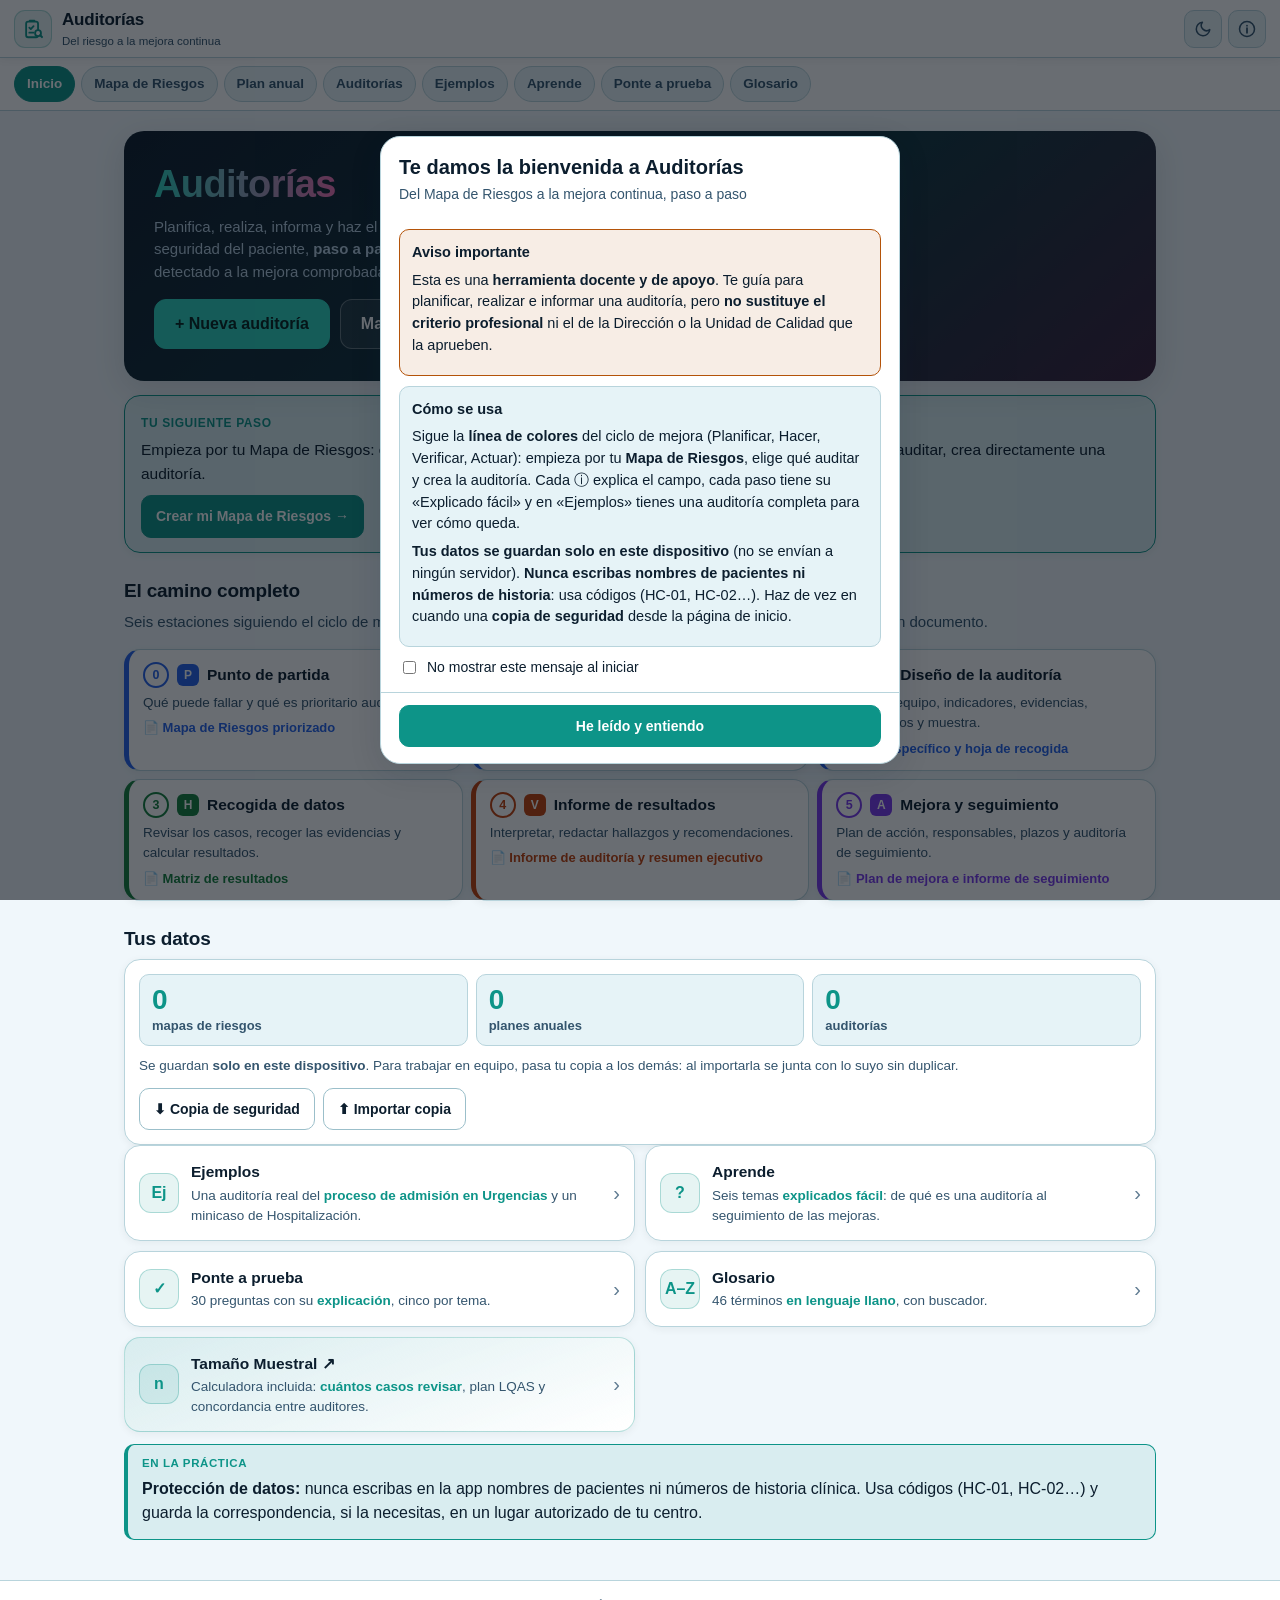
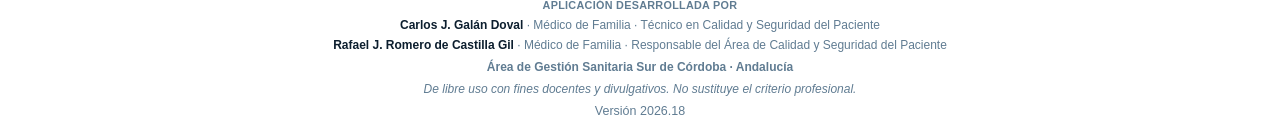
==== commit 375e62e8: "Edición independiente 2026.18 Co-Authored-By: Claude Opus 5.5 <noreply@anthropic.com>" ====
--- a/index.html
+++ b/index.html
@@ -22,7 +22,7 @@
       document.documentElement.setAttribute("data-tema", t);
     })();
   </script>
-  <link rel="stylesheet" href="styles.css?v=2026.17" />
+  <link rel="stylesheet" href="styles.css?v=2026.18" />
 </head>
 <body>
 
@@ -172,10 +172,10 @@
   <input type="file" id="input-amfe" accept=".json,application/json" hidden />
   <input type="file" id="input-rondas" accept=".json,application/json" hidden />
 
-  <script src="logic.js?v=2026.17"></script>
-  <script src="contenido.js?v=2026.17"></script>
-  <script src="xlsx.js?v=2026.17"></script>
-  <script src="docx.js?v=2026.17"></script>
-  <script src="app.js?v=2026.17"></script>
+  <script src="logic.js?v=2026.18"></script>
+  <script src="contenido.js?v=2026.18"></script>
+  <script src="xlsx.js?v=2026.18"></script>
+  <script src="docx.js?v=2026.18"></script>
+  <script src="app.js?v=2026.18"></script>
 </body>
 </html>
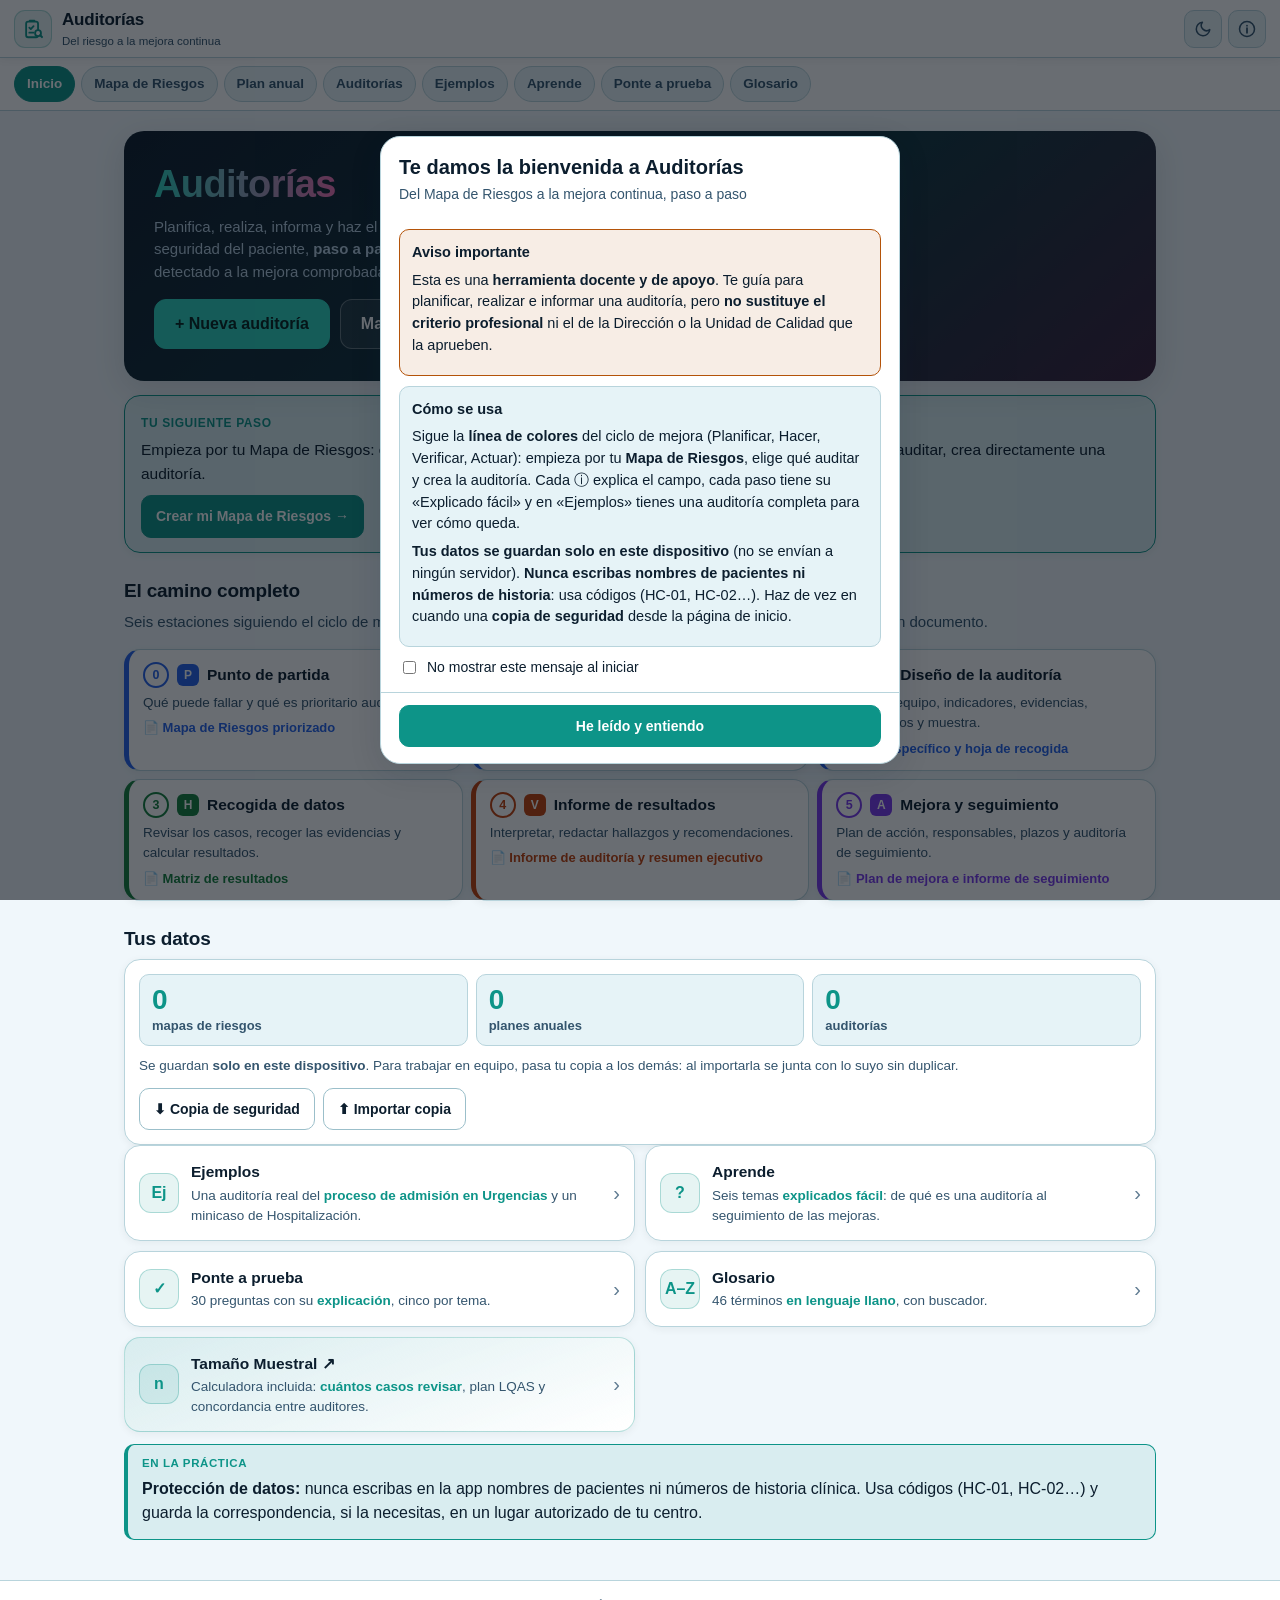
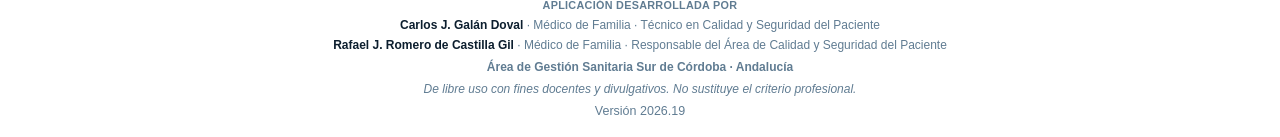
==== commit f040e477: "Edición independiente 2026.19 Co-Authored-By: Claude Opus 5.5 <noreply@anthropic.com>" ====
--- a/index.html
+++ b/index.html
@@ -22,7 +22,7 @@
       document.documentElement.setAttribute("data-tema", t);
     })();
   </script>
-  <link rel="stylesheet" href="styles.css?v=2026.18" />
+  <link rel="stylesheet" href="styles.css?v=2026.19" />
 </head>
 <body>
 
@@ -171,11 +171,12 @@
   <input type="file" id="input-ind" accept=".json,application/json" hidden />
   <input type="file" id="input-amfe" accept=".json,application/json" hidden />
   <input type="file" id="input-rondas" accept=".json,application/json" hidden />
+  <input type="file" id="input-acr" accept=".json,application/json" hidden />
 
-  <script src="logic.js?v=2026.18"></script>
-  <script src="contenido.js?v=2026.18"></script>
-  <script src="xlsx.js?v=2026.18"></script>
-  <script src="docx.js?v=2026.18"></script>
-  <script src="app.js?v=2026.18"></script>
+  <script src="logic.js?v=2026.19"></script>
+  <script src="contenido.js?v=2026.19"></script>
+  <script src="xlsx.js?v=2026.19"></script>
+  <script src="docx.js?v=2026.19"></script>
+  <script src="app.js?v=2026.19"></script>
 </body>
 </html>
